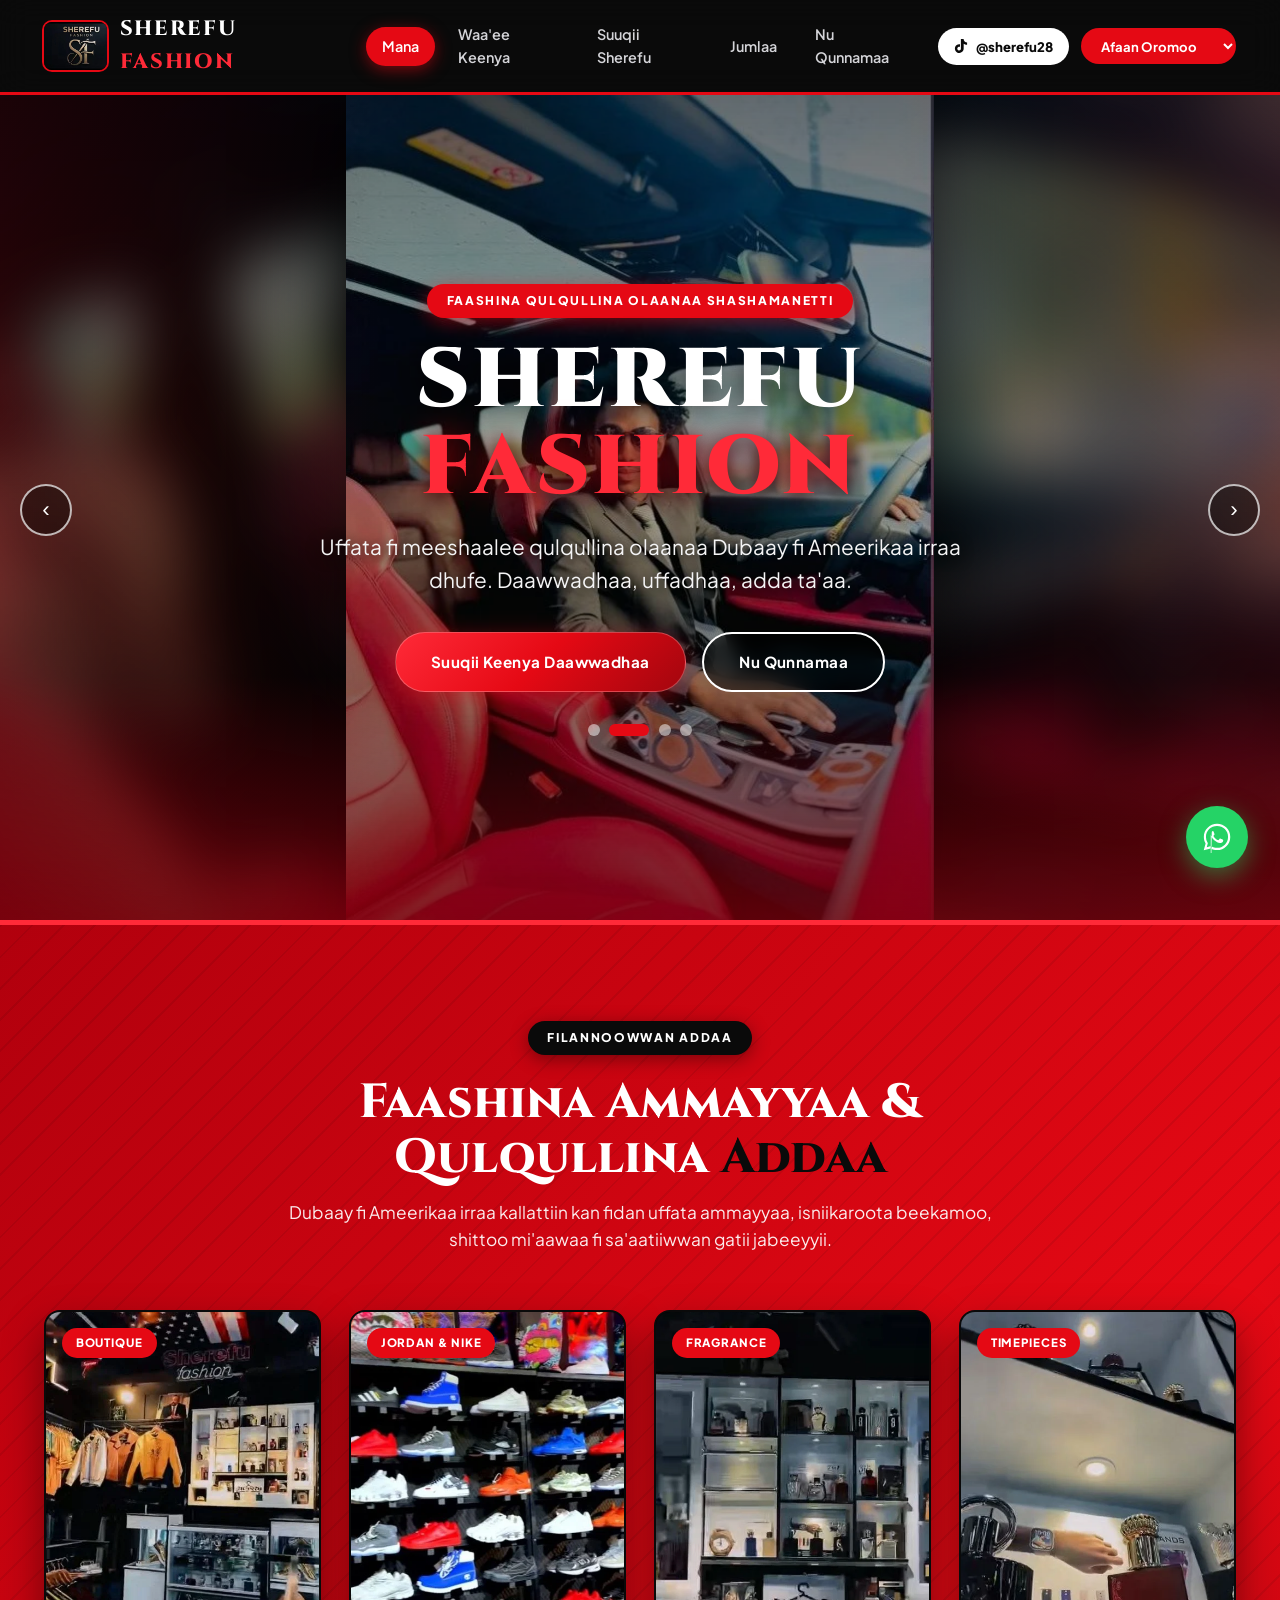
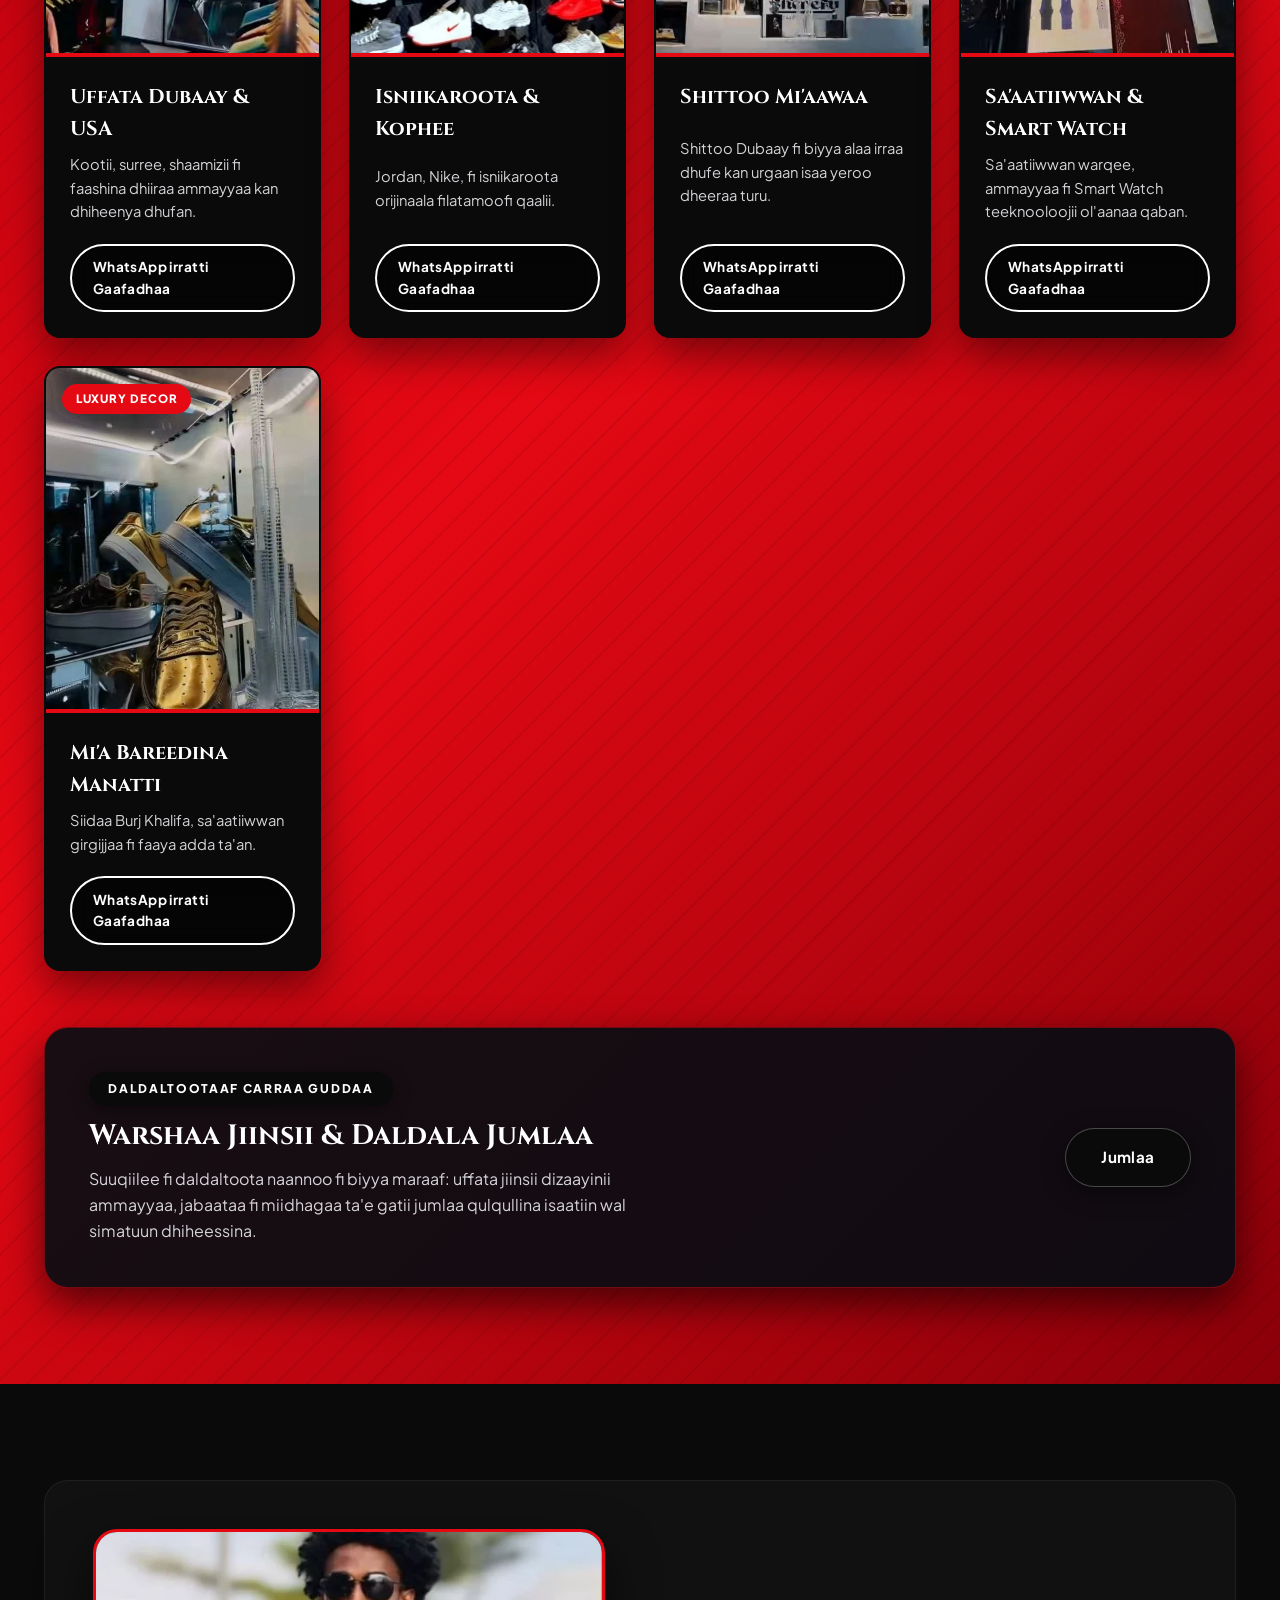
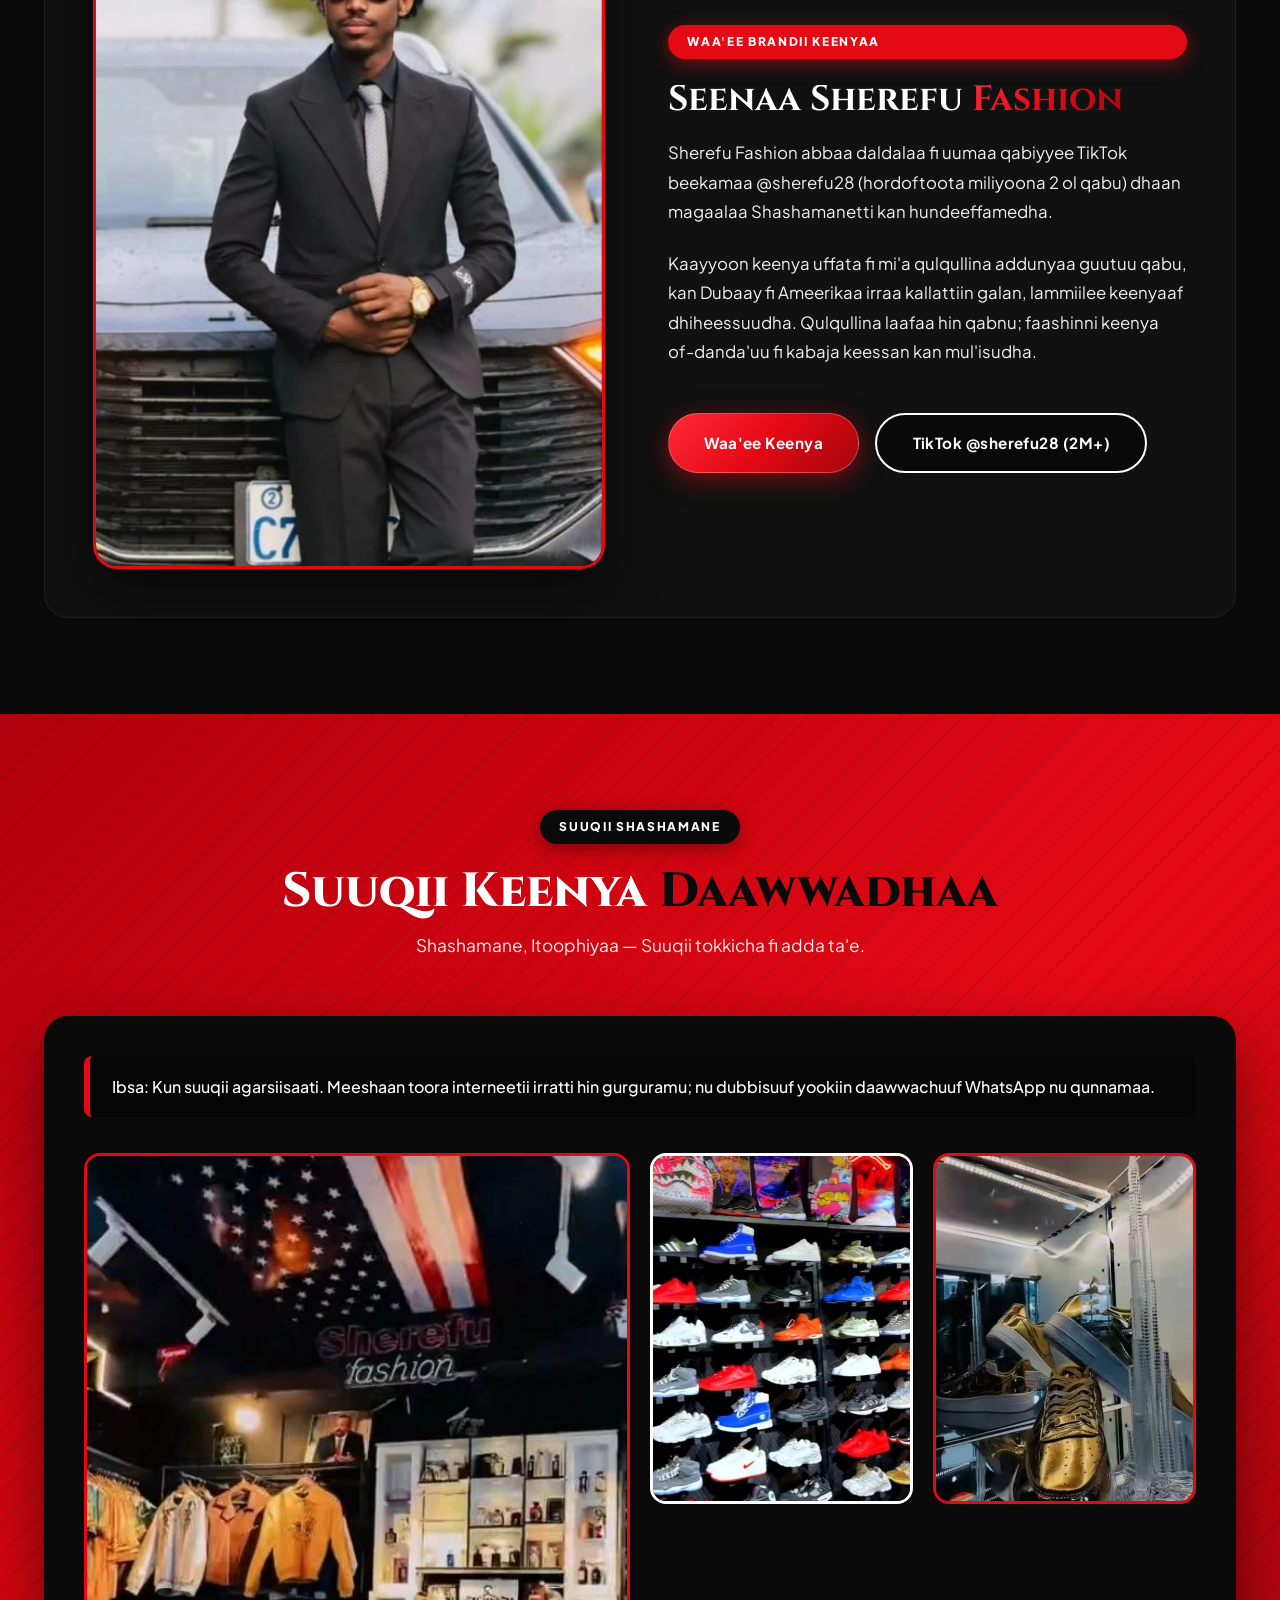
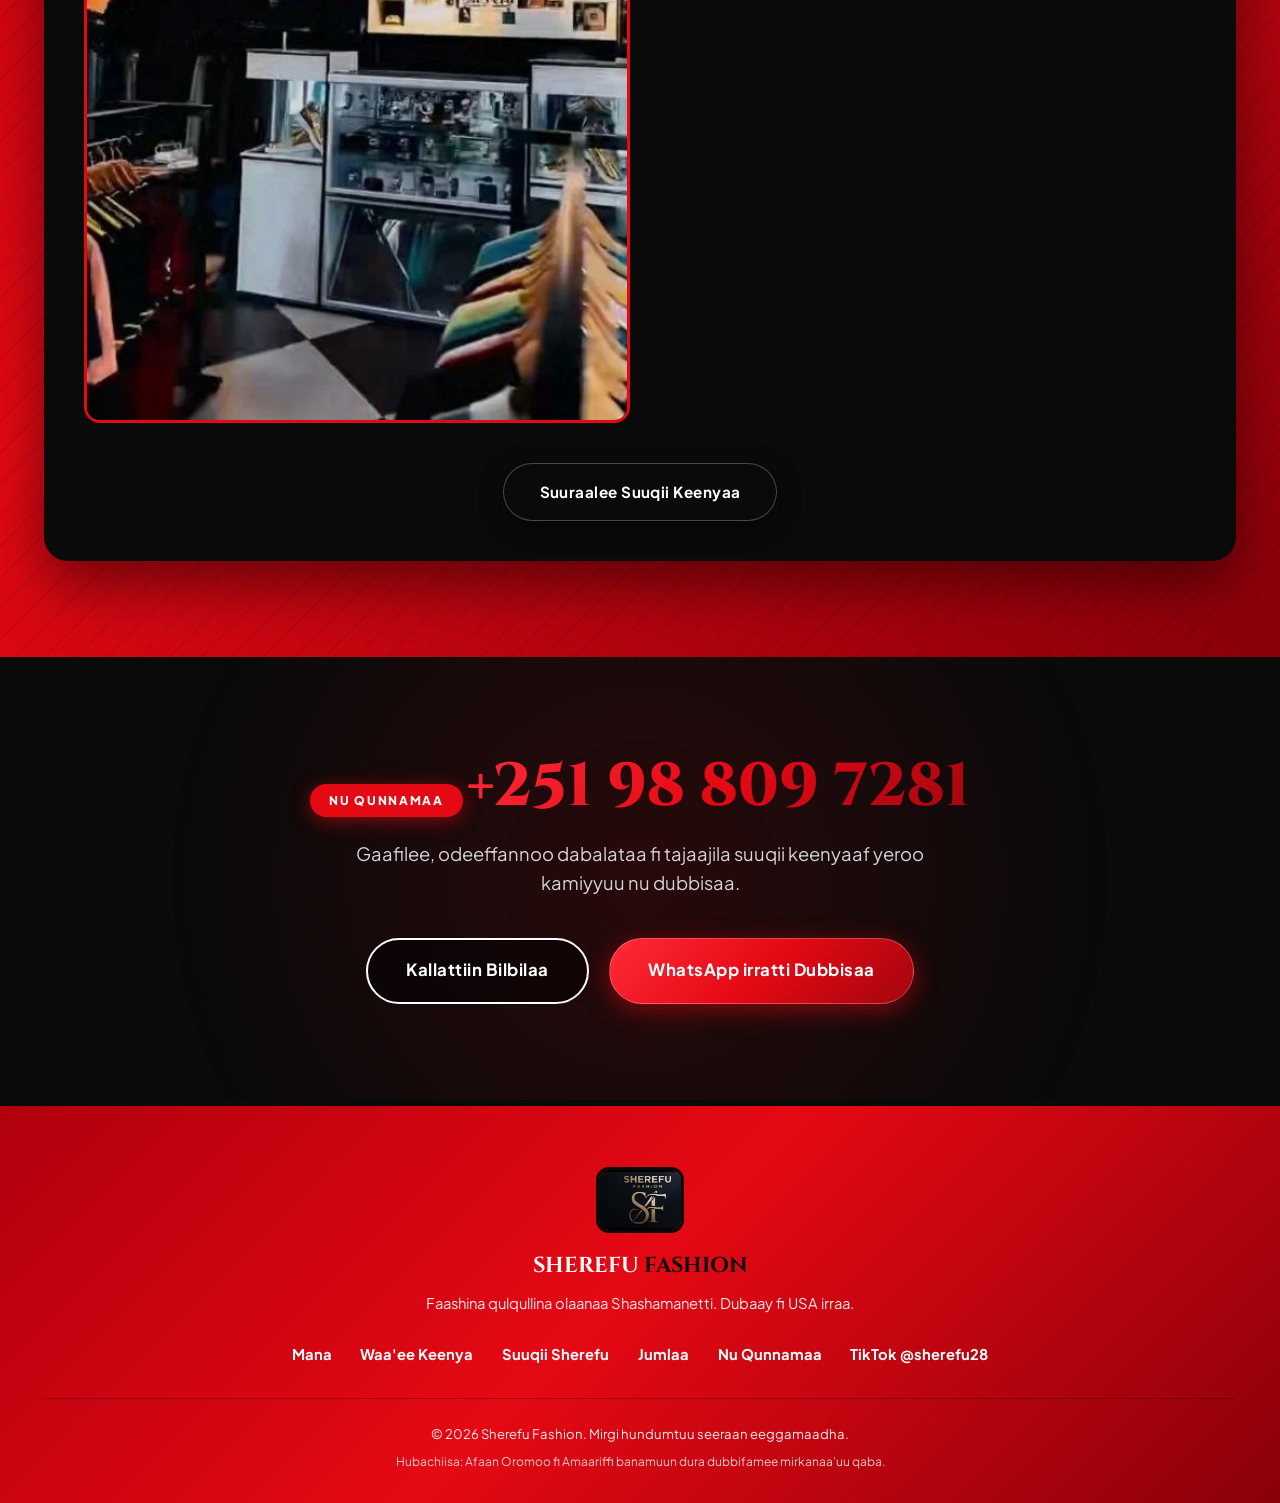
==== index.html @ 9b762860 "Initial commit: Sherefu Fashion luxury website with red and black aesthetic" ====
<!DOCTYPE html>
<html lang="om">
<head>
  <meta charset="UTF-8">
  <meta name="viewport" content="width=device-width, initial-scale=1.0">
  <title>Sherefu Fashion | Luxury Boutique & Wholesale Jeans | Shashemene, Ethiopia</title>
  
  <!-- SEO & Open Graph Meta Tags -->
  <meta name="description" content="Sherefu Fashion is Shashemene's premier luxury boutique founded by @sherefu28 (2M+ TikTok). Exclusive apparel imported from Dubai & America, sneakers, fragrances, watches, and wholesale denim manufacturing.">
  <meta name="keywords" content="Sherefu Fashion, sherefu28, Shashemene fashion, Abosto Mountain Mall, Ethiopian fashion, Dubai clothing Ethiopia, Jordan Nike sneakers Shashemene, jeans manufacturing wholesale Ethiopia">
  <meta property="og:title" content="Sherefu Fashion | Luxury Boutique & Wholesale Jeans">
  <meta property="og:description" content="Exclusive luxury fashion imported from Dubai & America. Shashemene, Abosto Mountain Mall. Founded by @sherefu28.">
  <meta property="og:image" content="assets/images/logo-sherefu-fashion.png">
  <meta property="og:type" content="website">

  <!-- Favicon -->
  <link rel="icon" type="image/png" href="assets/images/logo-sherefu-fashion.png">

  <!-- Google Fonts Preconnect & Stylesheet -->
  <link rel="preconnect" href="https://fonts.googleapis.com">
  <link rel="preconnect" href="https://fonts.gstatic.com" crossorigin>
  <link rel="stylesheet" href="css/styles.css">
</head>
<body id="top">

  <!-- Sticky Luxury Header -->
  <header class="header-sticky">
    <div class="container">
      <nav class="navbar" aria-label="Main Navigation">
        <!-- Logo -->
        <a href="index.html" class="brand-logo-wrap">
          <picture>
            <source srcset="assets/images/webp/logo-sherefu-fashion.webp" type="image/webp">
            <img src="assets/images/logo-sherefu-fashion.png" alt="Sherefu Fashion Logo" class="brand-logo-img" data-i18n-alt="logo">
          </picture>
          <span class="brand-name">SHEREFU <span>FASHION</span></span>
        </a>

        <!-- Navigation Links -->
        <ul class="nav-links">
          <li class="nav-item"><a href="index.html" class="active" data-i18n="nav.home">Mana</a></li>
          <li class="nav-item"><a href="about.html" data-i18n="nav.about">Waa'ee Keenya</a></li>
          <li class="nav-item"><a href="stores.html" data-i18n="nav.stores">Suuqii Sherefu</a></li>
          <li class="nav-item"><a href="wholesale.html" data-i18n="nav.wholesale">Jumlaa</a></li>
          <li class="nav-item"><a href="contact.html" data-i18n="nav.contact">Nu Qunnamaa</a></li>
        </ul>

        <!-- Header Actions: TikTok + Language Switcher -->
        <div class="header-actions">
          <!-- Prominent TikTok Profile Link -->
          <a href="https://www.tiktok.com/@sherefu28" target="_blank" rel="noopener noreferrer" class="btn-tiktok-pill" title="Follow @sherefu28 on TikTok">
            <svg class="tiktok-icon-svg" viewBox="0 0 24 24" width="14" height="14" fill="currentColor">
              <path d="M12.525.02c1.31-.02 2.61-.01 3.91-.02.08 1.53.63 3.09 1.75 4.17 1.12 1.11 2.7 1.62 4.24 1.79v4.03c-1.44-.05-2.89-.35-4.2-.97-.57-.26-1.1-.59-1.62-.93-.01 2.92.01 5.84-.02 8.75-.08 1.4-.54 2.79-1.35 3.94-1.31 1.92-3.58 3.17-5.91 3.21-1.43.08-2.86-.31-4.08-1.03-2.02-1.19-3.44-3.37-3.65-5.71-.02-.5-.03-1-.01-1.49.18-1.9 1.12-3.72 2.58-4.96 1.66-1.44 3.98-2.13 6.15-1.72.02 1.48-.04 2.96-.04 4.44-.99-.32-2.15-.23-3.02.37-.63.41-1.11 1.04-1.36 1.75-.21.51-.24 1.07-.14 1.61.24 1.18 1.19 2.16 2.36 2.37.99.18 2.05-.09 2.77-.77.53-.5.85-1.18.89-1.89.04-2.82.02-5.64.02-8.46V.02z"/>
            </svg>
            <span data-i18n="header.tiktokText">@sherefu28</span>
          </a>

          <!-- Language Selector -->
          <div class="lang-switcher-wrap">
            <select id="langSelect" class="lang-select" aria-label="Select Language">
              <option value="om">Afaan Oromoo</option>
              <option value="en">English</option>
              <option value="am">አማርኛ (Amharic)</option>
            </select>
          </div>

          <!-- Mobile Menu Trigger -->
          <button class="mobile-menu-btn" id="mobileMenuBtn" aria-label="Open Navigation Menu">
            <svg width="24" height="24" viewBox="0 0 24 24" fill="none" stroke="currentColor" stroke-width="2">
              <line x1="3" y1="12" x2="21" y2="12"></line>
              <line x1="3" y1="6" x2="21" y2="6"></line>
              <line x1="3" y1="18" x2="21" y2="18"></line>
            </svg>
          </button>
        </div>
      </nav>
    </div>
  </header>

  <!-- Mobile Drawer Menu -->
  <aside class="mobile-drawer" id="mobileDrawer" aria-label="Mobile Navigation">
    <div class="mobile-drawer-header">
      <div class="brand-logo-wrap">
        <img src="assets/images/logo-sherefu-fashion.png" alt="Sherefu Fashion" style="height: 38px;">
        <span class="brand-name">SHEREFU <span>FASHION</span></span>
      </div>
      <button class="mobile-drawer-close" id="mobileDrawerClose" aria-label="Close Menu">&times;</button>
    </div>

    <ul class="mobile-nav-list">
      <li><a href="index.html" data-i18n="nav.home">Mana</a></li>
      <li><a href="about.html" data-i18n="nav.about">Waa'ee Keenya</a></li>
      <li><a href="stores.html" data-i18n="nav.stores">Suuqii Sherefu</a></li>
      <li><a href="wholesale.html" data-i18n="nav.wholesale">Jumlaa</a></li>
      <li><a href="contact.html" data-i18n="nav.contact">Nu Qunnamaa</a></li>
    </ul>

    <div style="margin-top: auto; padding-top: 2rem;">
      <p style="color: var(--text-muted); font-size: 0.85rem; margin-bottom: 0.75rem;" data-i18n="header.langSelect">Afaan Filadhaa</p>
      <select id="mobileLangSelect" class="lang-select" style="width: 100%;">
        <option value="om">Afaan Oromoo</option>
        <option value="en">English</option>
        <option value="am">አማርኛ (Amharic)</option>
      </select>

      <div style="margin-top: 1.5rem; display: flex; flex-direction: column; gap: 0.75rem;">
        <a href="https://www.tiktok.com/@sherefu28" target="_blank" rel="noopener noreferrer" class="btn-white-secondary" style="width: 100%; justify-content: center;">
          TikTok: @sherefu28 (2M+)
        </a>
        <a href="https://wa.me/251988097281" target="_blank" class="btn-red-primary" style="width: 100%; justify-content: center;">
          WhatsApp (+251 98 809 7281)
        </a>
      </div>
    </div>
  </aside>

  <!-- 1. HERO SECTION WITH 4-SECOND BACKGROUND TRANSITION (ATMOSPHERIC TRANSPARENCY) -->
  <section id="hero" class="hero-section">
    <!-- 4 Slides cycling every 4 seconds -->
    <div class="hero-slideshow">
      <div class="hero-track">
        <div class="hero-slide">
          <div class="slide-bg"></div>
          <picture>
            <source srcset="assets/images/webp/owner-black-suit-car.webp" type="image/webp">
            <img class="slide-img" src="assets/images/owner-black-suit-car.png" alt="Sherefu Fashion founder in a black suit by his car" data-i18n-alt="ownerBlackSuitCar" fetchpriority="high">
          </picture>
        </div>
        <div class="hero-slide">
          <div class="slide-bg"></div>
          <picture>
            <source srcset="assets/images/webp/owner-in-car.webp" type="image/webp">
            <img class="slide-img" src="assets/images/owner-in-car.png" alt="Sherefu Fashion founder in a car with red leather seats" data-i18n-alt="ownerInCar" loading="lazy">
          </picture>
        </div>
        <div class="hero-slide">
          <div class="slide-bg"></div>
          <picture>
            <source srcset="assets/images/webp/owner-office-blue-suit-wide.webp" type="image/webp">
            <img class="slide-img" src="assets/images/owner-office-blue-suit-wide.png" alt="Sherefu Fashion founder in a blue suit in his office" data-i18n-alt="ownerOfficeBlueSuitWide" loading="lazy">
          </picture>
        </div>
        <div class="hero-slide">
          <div class="slide-bg"></div>
          <picture>
            <source srcset="assets/images/webp/owner-office-trophies-flag.webp" type="image/webp">
            <img class="slide-img" src="assets/images/owner-office-trophies-flag.png" alt="Sherefu Fashion founder beside trophies and the Ethiopian flag" data-i18n-alt="ownerOfficeTrophiesFlag" loading="lazy">
          </picture>
        </div>
      </div>
    </div>
    <button class="hero-arrow prev" aria-label="Previous slide">&#8249;</button>
    <button class="hero-arrow next" aria-label="Next slide">&#8250;</button>
    <div class="hero-progress"></div>

    <!-- Scrim overlay so photos are visible & atmospheric, while words on top are 100% sharp -->
    <div class="hero-scrim-overlay"></div>

    <div class="container hero-content">
      <div>
        <span class="badge-luxury" data-i18n="hero.badge">Faashina Qulqullina Olaanaa Shashamanetti</span>
      </div>
      
      <h1 class="hero-title" style="transition-delay: 0.15s;">
        <span class="two-tone" data-i18n="hero.title">SHEREFU FASHION</span>
      </h1>
      
      <p class="hero-subtitle" style="transition-delay: 0.3s;" data-i18n="hero.subtitle">
        Uffata fi meeshaalee qulqullina olaanaa Dubaay fi Ameerikaa irraa dhufe. Daawwadhaa, uffadhaa, adda ta'aa.
      </p>

      <div class="hero-actions" style="transition-delay: 0.45s;">
        <a href="stores.html" class="btn-red-primary" data-i18n="hero.btnVisit">
          Suuqii Keenya Daawwadhaa
        </a>
        <a href="contact.html" class="btn-white-secondary" data-i18n="hero.btnContact">
          Nu Qunnamaa
        </a>
      </div>

      <!-- 4 Indicators -->
      <div class="hero-indicators" style="transition-delay: 0.6s;">
        <button class="indicator-dot active" data-slide-index="0" aria-label="Slide 1"></button>
        <button class="indicator-dot" data-slide-index="1" aria-label="Slide 2"></button>
        <button class="indicator-dot" data-slide-index="2" aria-label="Slide 3"></button>
        <button class="indicator-dot" data-slide-index="3" aria-label="Slide 4"></button>
      </div>
    </div>
  </section>

  <!-- 2. CURATION & CATEGORIES PREVIEW WITH SCROLL POP TRANSITIONS -->
  <section class="section section-alt" id="categories">
    <div class="container">
      <div class="section-header reveal-on-scroll">
        <span class="badge-luxury" data-i18n="curation.tag">Filannoowwan Addaa</span>
        <h2 class="section-title"><span class="two-tone" data-i18n="curation.title">Faashina Ammayyaa & Qulqullina Addaa</span></h2>
        <p class="section-subtitle" data-i18n="curation.description">
          Dubaay fi Ameerikaa irraa kallattiin kan fidan uffata ammayyaa, isniikaroota beekamoo, shittoo mi'aawaa fi sa'aatiiwwan gatii jabeeyyii.
        </p>
      </div>

      <!-- Categories 5-Card Grid with Pop-out entrance -->
      <div class="curation-grid">
        <!-- 1. Clothes -->
        <article class="curation-card reveal-pop" style="transition-delay: 0.1s;">
          <div class="curation-img-wrap">
            <span class="curation-badge">Boutique</span>
            <picture>
              <source srcset="assets/images/webp/store-interior-overview.webp" type="image/webp">
              <img src="assets/images/store-interior-overview.png" alt="Sherefu Fashion Clothes Collection" class="curation-img" loading="lazy" data-i18n-alt="storeInteriorOverview">
            </picture>
          </div>
          <div class="curation-info">
            <h3 class="curation-name" data-i18n="categories.clothes.title">Uffata Dubaay & USA</h3>
            <p class="curation-desc" data-i18n="categories.clothes.desc">Kootii, surree, shaamizii fi faashina dhiiraa ammayyaa kan dhiheenya dhufan.</p>
            <a href="stores.html#clothes" class="btn-white-secondary" style="padding: 0.65rem 1.3rem; font-size: 0.85rem;" data-i18n="stores.btnWhatsapp">WhatsApp irratti Gaafadhaa</a>
          </div>
        </article>

        <!-- 2. Sneakers -->
        <article class="curation-card reveal-pop" style="transition-delay: 0.2s;">
          <div class="curation-img-wrap">
            <span class="curation-badge">Jordan & Nike</span>
            <picture>
              <source srcset="assets/images/webp/store-sneaker-wall.webp" type="image/webp">
              <img src="assets/images/store-sneaker-wall.png" alt="Jordan and Nike Sneakers Wall" class="curation-img" loading="lazy" data-i18n-alt="storeSneakerWall">
            </picture>
          </div>
          <div class="curation-info">
            <h3 class="curation-name" data-i18n="categories.sneakers.title">Isniikaroota & Kophee</h3>
            <p class="curation-desc" data-i18n="categories.sneakers.desc">Jordan, Nike, fi isniikaroota orijinaala filatamoofi qaalii.</p>
            <a href="stores.html#sneakers" class="btn-white-secondary" style="padding: 0.65rem 1.3rem; font-size: 0.85rem;" data-i18n="stores.btnWhatsapp">WhatsApp irratti Gaafadhaa</a>
          </div>
        </article>

        <!-- 3. Perfumes -->
        <article class="curation-card reveal-pop" style="transition-delay: 0.3s;">
          <div class="curation-img-wrap">
            <span class="curation-badge">Fragrance</span>
            <picture>
              <source srcset="assets/images/webp/store-perfume-shelf.webp" type="image/webp">
              <img src="assets/images/store-perfume-shelf.png" alt="Luxury Dubai Perfumes" class="curation-img" loading="lazy" data-i18n-alt="storePerfumeShelf">
            </picture>
          </div>
          <div class="curation-info">
            <h3 class="curation-name" data-i18n="categories.perfumes.title">Shittoo Mi'aawaa</h3>
            <p class="curation-desc" data-i18n="categories.perfumes.desc">Shittoo Dubaay fi biyya alaa irraa dhufe kan urgaan isaa yeroo dheeraa turu.</p>
            <a href="stores.html#perfumes" class="btn-white-secondary" style="padding: 0.65rem 1.3rem; font-size: 0.85rem;" data-i18n="stores.btnWhatsapp">WhatsApp irratti Gaafadhaa</a>
          </div>
        </article>

        <!-- 4. Watches & Smart Watches -->
        <article class="curation-card reveal-pop" style="transition-delay: 0.4s;">
          <div class="curation-img-wrap">
            <span class="curation-badge">Timepieces</span>
            <picture>
              <source srcset="assets/images/webp/store-perfume-display-2.webp" type="image/webp">
              <img src="assets/images/store-perfume-display-2.png" alt="Smart Watches and Luxury Timepieces" class="curation-img" loading="lazy" data-i18n-alt="storePerfumeDisplay2">
            </picture>
          </div>
          <div class="curation-info">
            <h3 class="curation-name" data-i18n="categories.watches.title">Sa'aatiiwwan & Smart Watch</h3>
            <p class="curation-desc" data-i18n="categories.watches.desc">Sa'aatiiwwan warqee, ammayyaa fi Smart Watch teeknooloojii ol'aanaa qaban.</p>
            <a href="stores.html#watches" class="btn-white-secondary" style="padding: 0.65rem 1.3rem; font-size: 0.85rem;" data-i18n="stores.btnWhatsapp">WhatsApp irratti Gaafadhaa</a>
          </div>
        </article>

        <!-- 5. Decor & Accents -->
        <article class="curation-card reveal-pop" style="transition-delay: 0.5s;">
          <div class="curation-img-wrap">
            <span class="curation-badge">Luxury Decor</span>
            <picture>
              <source srcset="assets/images/webp/store-gold-sneakers-tower.webp" type="image/webp">
              <img src="assets/images/store-gold-sneakers-tower.png" alt="Store Gold Sneaker and Glass Tower Decor" class="curation-img" loading="lazy" data-i18n-alt="storeGoldSneakersTower">
            </picture>
          </div>
          <div class="curation-info">
            <h3 class="curation-name" data-i18n="categories.decor.title">Mi'a Bareedina Manatti</h3>
            <p class="curation-desc" data-i18n="categories.decor.desc">Siidaa Burj Khalifa, sa'aatiiwwan girgijjaa fi faaya adda ta'an.</p>
            <a href="stores.html#decor" class="btn-white-secondary" style="padding: 0.65rem 1.3rem; font-size: 0.85rem;" data-i18n="stores.btnWhatsapp">WhatsApp irratti Gaafadhaa</a>
          </div>
        </article>
      </div>

      <!-- Wholesale Teaser Banner on Home with Red & White Theme -->
      <div class="reveal-on-scroll" style="background: linear-gradient(135deg, #180d12 0%, #100b12 100%); border: 1.5px solid var(--red-border); border-radius: var(--radius-lg); padding: 2.75rem; display: flex; align-items: center; justify-content: space-between; flex-wrap: wrap; gap: 1.75rem; box-shadow: 0 16px 40px rgba(0,0,0,0.6);">
        <div>
          <span class="badge-luxury" style="margin-bottom: 0.5rem;" data-i18n="wholesale.badge">Daldaltootaaf Carraa Guddaa</span>
          <h3 style="font-family: var(--font-serif); font-size: 1.75rem; color: #fff; margin-bottom: 0.5rem;" data-i18n="wholesale.title">Warshaa Jiinsii & Daldala Jumlaa</h3>
          <p style="color: var(--text-muted); max-width: 600px; line-height: 1.6;" data-i18n="wholesale.desc2">Suuqiilee fi daldaltoota naannoo fi biyya maraaf: uffata jiinsii dizaayinii ammayyaa, jabaataa fi miidhagaa ta'e gatii jumlaa qulqullina isaatiin wal simatuun dhiheessina.</p>
        </div>
        <a href="wholesale.html" class="btn-red-primary" data-i18n="nav.wholesale">Daldala Jumlaa</a>
      </div>
    </div>
  </section>

  <!-- 3. ABOUT US TEASER / PREVIEW SECTION -->
  <section class="section" id="about-teaser">
    <div class="container">
      <div class="story-row">
        <!-- Visual with Scroll Pop -->
        <div class="story-visual-wrap reveal-left">
          <picture>
            <source srcset="assets/images/webp/owner-black-suit-car.webp" type="image/webp">
            <img src="assets/images/owner-black-suit-car.png" alt="Sherefu Fashion Founder in Tailored Black Suit" data-i18n-alt="ownerBlackSuitCar">
          </picture>
        </div>

        <!-- Confident Brand Narrative -->
        <div class="story-content reveal-right">
          <span class="badge-luxury" data-i18n="about.tag">Waa'ee Brandii Keenyaa</span>
          <h2 class="story-heading">
            <span class="two-tone" data-i18n="about.title">Seenaa Sherefu Fashion</span>
          </h2>
          <p class="story-desc" data-i18n="about.p1">
            Sherefu Fashion abbaa daldalaa fi uumaa qabiyyee TikTok beekamaa @sherefu28 (hordoftoota miliyoona 2 ol qabu) dhaan magaalaa Shashamanetti kan hundeeffamedha.
          </p>
          <p class="story-desc" data-i18n="about.p2">
            Kaayyoon keenya uffata fi mi'a qulqullina addunyaa guutuu qabu, kan Dubaay fi Ameerikaa irraa kallattiin galan, lammiilee keenyaaf dhiheessuudha. Qulqullina laafaa hin qabnu; faashinni keenya of-danda'uu fi kabaja keessan kan mul'isudha.
          </p>

          <div style="margin-top: 1.5rem; display: flex; gap: 1rem; flex-wrap: wrap;">
            <a href="about.html" class="btn-red-primary" data-i18n="nav.about">
              Waa'ee Keenya Caalaatti Dubbisaa &rarr;
            </a>
            <a href="https://www.tiktok.com/@sherefu28" target="_blank" rel="noopener noreferrer" class="btn-white-secondary">
              TikTok @sherefu28 (2M+)
            </a>
          </div>
        </div>
      </div>
    </div>
  </section>

  <!-- 4. STORE SHOWCASE TEASER -->
  <section class="section section-alt" id="stores-teaser">
    <div class="container">
      <div class="section-header reveal-on-scroll">
        <span class="badge-luxury" data-i18n="stores.tag">Suuqii Shashamane</span>
        <h2 class="section-title"><span class="two-tone" data-i18n="stores.title">Suuqii Keenya Daawwadhaa</span></h2>
        <p class="section-subtitle" data-i18n="stores.locationDesc">
          Shashamane, Itoophiyaa — Suuqii tokkicha fi adda ta'e.
        </p>
      </div>

      <div class="store-showcase-box reveal-pop">
        <div class="store-notice-bar">
          <p data-i18n="stores.noteNotice">
            Ibsa: Kun suuqii agarsiisaati. Meeshaan toora interneetii irratti hin gurguramu; nu dubbisuuf yookiin daawwachuuf WhatsApp nu qunnamaa.
          </p>
        </div>

        <div class="store-gallery-masonry">
          <div class="gallery-item span-2">
            <picture>
              <source srcset="assets/images/webp/store-interior-overview.webp" type="image/webp">
              <img src="assets/images/store-interior-overview.png" alt="Sherefu Fashion Store Interior Overview" loading="lazy" data-i18n-alt="storeInteriorOverview">
            </picture>
          </div>
          <div class="gallery-item">
            <picture>
              <source srcset="assets/images/webp/store-sneaker-wall.webp" type="image/webp">
              <img src="assets/images/store-sneaker-wall.png" alt="Jordan & Nike Sneaker Wall" loading="lazy" data-i18n-alt="storeSneakerWall">
            </picture>
          </div>
          <div class="gallery-item">
            <picture>
              <source srcset="assets/images/webp/store-gold-sneakers-tower.webp" type="image/webp">
              <img src="assets/images/store-gold-sneakers-tower.png" alt="Gold Sneakers and Glass Tower" loading="lazy" data-i18n-alt="storeGoldSneakersTower">
            </picture>
          </div>
        </div>

        <div style="text-align: center; margin-top: 1.5rem;">
          <a href="stores.html" class="btn-red-primary" data-i18n="stores.galleryTitle">
            Suuraalee Suuqii Hunda Ilaalaa &rarr;
          </a>
        </div>
      </div>
    </div>
  </section>

  <!-- 5. CLOSING CALL-TO-ACTION (PHONE & WHATSAPP) -->
  <section class="section" style="text-align: center; background: radial-gradient(circle at center, rgba(229,9,20,0.14) 0%, transparent 70%);">
    <div class="container reveal-pop">
      <span class="badge-luxury" data-i18n="contact.tag">Nu Qunnamaa</span>
      <h2 class="section-title red-text" style="font-size: clamp(2.4rem, 5.5vw, 3.8rem); margin-bottom: 1rem;">
        +251 98 809 7281
      </h2>
      <p style="color: var(--text-muted); max-width: 620px; margin: 0 auto 2.5rem; font-size: 1.15rem;" data-i18n="contact.subtitle">
        Gaafilee, odeeffannoo dabalataa fi tajaajila suuqii keenyaaf yeroo kamiyyuu nu dubbisaa.
      </p>

      <div style="display: flex; justify-content: center; gap: 1.25rem; flex-wrap: wrap;">
        <a href="tel:+251988097281" class="btn-white-secondary" style="padding: 1.1rem 2.4rem; font-size: 1.05rem;" data-i18n="contact.btnCallDirect">
          Kallattiin Bilbilaa
        </a>
        <a href="https://wa.me/251988097281" target="_blank" class="btn-red-primary" style="padding: 1.1rem 2.4rem; font-size: 1.05rem;" data-i18n="contact.btnWhatsappDirect">
          WhatsApp irratti Dubbisaa
        </a>
      </div>
    </div>
  </section>

  <!-- Floating WhatsApp Button -->
  <a href="https://wa.me/251988097281" target="_blank" class="whatsapp-float-btn" title="Chat with Sherefu Fashion on WhatsApp" aria-label="WhatsApp Chat">
    <svg width="32" height="32" viewBox="0 0 24 24" fill="currentColor">
      <path d="M12.04 2c-5.46 0-9.91 4.45-9.91 9.91 0 1.75.46 3.45 1.32 4.95L2.05 22l5.25-1.38c1.45.79 3.08 1.21 4.74 1.21 5.46 0 9.91-4.45 9.91-9.91 0-2.65-1.03-5.14-2.9-7.01A9.816 9.816 0 0 0 12.04 2zm.01 1.67c2.2 0 4.26.86 5.82 2.41 1.56 1.56 2.41 3.63 2.41 5.83s-.85 4.27-2.41 5.83c-1.56 1.55-3.63 2.41-5.82 2.41-1.5 0-2.97-.39-4.27-1.14l-.3-.18-3.17.83.85-3.09-.2-.31a8.17 8.17 0 0 1-1.25-4.35c0-2.2.86-4.27 2.41-5.83 1.56-1.55 3.63-2.41 5.83-2.41zm-3.32 4.14c-.18 0-.4.07-.61.31-.21.24-.8 78-.8 1.91 0 1.13.82 2.22.94 2.37.11.16 1.62 2.47 3.92 3.46.55.24.97.38 1.31.49.55.17 1.05.15 1.45.09.44-.07 1.36-.56 1.55-1.1.19-.55.19-1.02.13-1.12-.06-.09-.21-.15-.45-.27-.24-.12-1.42-.7-1.64-.78-.22-.08-.38-.12-.54.12-.16.24-.62.78-.76.94-.14.16-.28.18-.52.06-.24-.12-1.02-.38-1.95-1.21-.72-.64-1.21-1.44-1.35-1.68-.14-.24-.01-.37.11-.49.11-.11.24-.28.36-.42.12-.14.16-.24.24-.4.08-.16.04-.3-.02-.42-.06-.12-.54-1.3-.74-1.78-.2-.47-.4-.41-.55-.42-.14-.01-.31-.01-.48-.01z"/>
    </svg>
  </a>

  <!-- Footer -->
  <footer class="footer">
    <div class="container">
      <img src="assets/images/logo-sherefu-fashion.png" alt="Sherefu Fashion Monogram" class="footer-logo">
      <h4 style="font-family: var(--font-serif); font-size: 1.35rem; color: #fff; margin-bottom: 0.5rem;">SHEREFU <span style="color: var(--red-bright);">FASHION</span></h4>
      <p style="color: var(--text-muted); font-size: 0.92rem;" data-i18n="footer.tagline">
        Faashina qulqullina olaanaa Shashamanetti. Dubaay fi USA irraa.
      </p>

      <ul class="footer-nav">
        <li><a href="index.html" data-i18n="nav.home">Mana</a></li>
        <li><a href="about.html" data-i18n="nav.about">Waa'ee Keenya</a></li>
        <li><a href="stores.html" data-i18n="nav.stores">Suuqii Sherefu</a></li>
        <li><a href="wholesale.html" data-i18n="nav.wholesale">Jumlaa</a></li>
        <li><a href="contact.html" data-i18n="nav.contact">Nu Qunnamaa</a></li>
        <li><a href="https://www.tiktok.com/@sherefu28" target="_blank" rel="noopener noreferrer">TikTok @sherefu28</a></li>
      </ul>

      <div class="footer-bottom">
        <p>&copy; 2026 Sherefu Fashion. <span data-i18n="footer.rights">Mirgi hundumtuu seeraan eeggamaadha.</span></p>
        <p class="footer-notice" data-i18n="footer.ownerNote">
          Hubachiisa: Afaan Oromoo fi Amaariffi banamuun dura dubbifamee mirkanaa'uu qaba.
        </p>
      </div>
    </div>
  </footer>

  <!-- Scripts -->
  <script src="js/translations.js"></script>
  <script src="js/script.js"></script>
</body>
</html>
---- css/styles.css ----
/* ==========================================================================
   SHEREFU FASHION — RED & BLACK (50 / 50) LUXURY STYLESHEET
   ========================================================================== */

@import url('https://fonts.googleapis.com/css2?family=Cinzel:wght@600;700;800;900&family=Noto+Sans+Ethiopic:wght@400;500;600;700;800&family=Plus+Jakarta+Sans:wght@300;400;500;600;700;800&display=swap');

:root {
  /* Black */
  --black: #0a0a0a;
  --black-2: #111111;
  --black-card: #161616;
  --black-glass: rgba(10, 10, 10, 0.9);

  /* Red */
  --red: #e50914;
  --red-bright: #ff2a38;
  --red-dark: #9e0610;
  --red-deep: #6e0009;
  --red-gradient: linear-gradient(135deg, #ff2a38 0%, #e50914 50%, #a3060e 100%);
  --red-section: linear-gradient(135deg, #b1000d 0%, #e50914 48%, #8a0009 100%);
  --red-border: rgba(229, 9, 20, 0.45);
  --red-glow: rgba(229, 9, 20, 0.5);

  /* White */
  --white: #ffffff;
  --text-muted: #d4d4d8;
  --text-dim: #a1a1aa;
  --white-border: rgba(255, 255, 255, 0.18);

  --font-serif: 'Cinzel', serif;
  --font-sans: 'Plus Jakarta Sans', system-ui, -apple-system, sans-serif;
  --font-ethiopic: 'Noto Sans Ethiopic', 'Plus Jakarta Sans', sans-serif;

  --ease-out: cubic-bezier(0.16, 1, 0.3, 1);
  --ease-spring: cubic-bezier(0.34, 1.56, 0.64, 1);

  --radius-sm: 8px;
  --radius-md: 16px;
  --radius-lg: 24px;
  --radius-full: 9999px;
}

*, *::before, *::after { box-sizing: border-box; margin: 0; padding: 0; }

html {
  scroll-behavior: smooth;
  background: var(--black);
  -webkit-font-smoothing: antialiased;
}

body {
  font-family: var(--font-sans);
  background: var(--black);
  color: var(--white);
  line-height: 1.6;
  overflow-x: hidden;
  min-height: 100vh;
}

body.lang-am { font-family: var(--font-ethiopic); }
body.lang-am h1, body.lang-am h2, body.lang-am h3, body.lang-am h4,
body.lang-am .serif-title {
  font-family: var(--font-ethiopic);
  font-weight: 700;
  letter-spacing: normal;
}

img { display: block; max-width: 100%; }

:focus-visible { outline: 3px solid var(--white); outline-offset: 3px; }

::-webkit-scrollbar { width: 10px; }
::-webkit-scrollbar-track { background: var(--black); }
::-webkit-scrollbar-thumb { background: var(--red); border-radius: 5px; }

/* Scroll progress bar */
.scroll-progress {
  position: fixed;
  top: 0; left: 0;
  height: 4px;
  width: 0;
  background: var(--red-gradient);
  box-shadow: 0 0 12px var(--red-glow);
  z-index: 300;
}

.container { width: 100%; max-width: 1240px; margin: 0 auto; padding: 0 1.5rem; }

/* Text helpers */
.red-text {
  background: var(--red-gradient);
  -webkit-background-clip: text;
  background-clip: text;
  -webkit-text-fill-color: transparent;
  display: inline-block;
}
.white-text { color: var(--white); }

.badge-luxury {
  display: inline-flex;
  align-items: center;
  gap: 0.5rem;
  padding: 0.45rem 1.2rem;
  font-size: 0.75rem;
  font-weight: 800;
  letter-spacing: 0.14em;
  text-transform: uppercase;
  color: var(--white);
  background: var(--red);
  border-radius: var(--radius-full);
  margin-bottom: 1.25rem;
  box-shadow: 0 4px 18px var(--red-glow);
}

/* Buttons */
.btn-red-primary,
.btn-white-secondary {
  display: inline-flex;
  align-items: center;
  justify-content: center;
  gap: 0.6rem;
  padding: 1rem 2.2rem;
  font-weight: 700;
  font-size: 0.95rem;
  text-decoration: none;
  border-radius: var(--radius-full);
  letter-spacing: 0.03em;
  cursor: pointer;
  position: relative;
  overflow: hidden;
  transition: transform 0.3s var(--ease-out), box-shadow 0.3s var(--ease-out), background 0.3s, color 0.3s;
}

.btn-red-primary {
  background: var(--red-gradient);
  color: var(--white);
  border: 1px solid rgba(255, 255, 255, 0.25);
  box-shadow: 0 6px 24px var(--red-glow);
}
.btn-red-primary::after {
  content: '';
  position: absolute;
  top: 0; left: -120%;
  width: 100%; height: 100%;
  background: linear-gradient(90deg, transparent, rgba(255,255,255,0.35), transparent);
  transition: left 0.7s ease;
}
.btn-red-primary:hover { transform: translateY(-3px) scale(1.03); box-shadow: 0 10px 34px rgba(229,9,20,0.7); }
.btn-red-primary:hover::after { left: 120%; }

.btn-white-secondary {
  background: rgba(0, 0, 0, 0.45);
  backdrop-filter: blur(10px);
  color: var(--white);
  border: 2px solid var(--white);
}
.btn-white-secondary:hover {
  background: var(--white);
  color: var(--black);
  transform: translateY(-3px) scale(1.03);
}

/* ==========================================================================
   HEADER
   ========================================================================== */
.header-sticky {
  position: sticky;
  top: 0;
  z-index: 100;
  background: var(--black-glass);
  backdrop-filter: blur(16px);
  -webkit-backdrop-filter: blur(16px);
  border-bottom: 3px solid var(--red);
}

.navbar {
  display: flex;
  align-items: center;
  justify-content: space-between;
  padding: 0.8rem 0;
  gap: 1rem;
}

.brand-logo-wrap { display: flex; align-items: center; gap: 0.8rem; text-decoration: none; }
.brand-logo-img { height: 48px; width: auto; border-radius: 8px; box-shadow: 0 0 0 2px var(--red); }
.brand-name {
  font-family: var(--font-serif);
  font-size: 1.3rem;
  font-weight: 800;
  letter-spacing: 0.08em;
  color: var(--white);
}
.brand-name span { color: var(--red-bright); }

.nav-links { display: flex; align-items: center; list-style: none; gap: 0.4rem; }
.nav-item a {
  display: block;
  text-decoration: none;
  color: var(--text-muted);
  font-size: 0.9rem;
  font-weight: 600;
  padding: 0.5rem 1rem;
  border-radius: var(--radius-full);
  transition: background 0.25s, color 0.25s;
}
.nav-item a:hover { color: var(--white); background: rgba(229, 9, 20, 0.25); }
.nav-item a.active { color: var(--white); background: var(--red); box-shadow: 0 4px 16px var(--red-glow); }

.header-actions { display: flex; align-items: center; gap: 0.75rem; }

.btn-tiktok-pill {
  display: inline-flex;
  align-items: center;
  gap: 0.5rem;
  padding: 0.5rem 1rem;
  background: var(--white);
  color: var(--black);
  border-radius: var(--radius-full);
  text-decoration: none;
  font-size: 0.82rem;
  font-weight: 800;
  transition: transform 0.25s, box-shadow 0.25s;
}
.btn-tiktok-pill:hover { transform: translateY(-2px); box-shadow: 0 0 20px rgba(255,255,255,0.45); }
.tiktok-icon-svg { width: 14px; height: 14px; fill: currentColor; }

.lang-select {
  background: var(--red);
  color: var(--white);
  border: none;
  padding: 0.55rem 1rem;
  border-radius: var(--radius-full);
  font-size: 0.82rem;
  font-weight: 700;
  cursor: pointer;
  font-family: inherit;
}
.lang-select option { background: var(--black); color: var(--white); }

.mobile-menu-btn {
  display: none;
  background: var(--red);
  border: none;
  color: var(--white);
  padding: 0.5rem;
  border-radius: var(--radius-sm);
  cursor: pointer;
}

/* Mobile drawer */
.mobile-drawer {
  position: fixed;
  inset: 0;
  background: linear-gradient(160deg, var(--black) 0%, var(--black) 50%, var(--red-deep) 100%);
  z-index: 200;
  display: flex;
  flex-direction: column;
  padding: 2rem;
  transform: translateX(100%);
  transition: transform 0.45s var(--ease-out);
}
.mobile-drawer.open { transform: translateX(0); }
.mobile-drawer-header { display: flex; justify-content: space-between; align-items: center; margin-bottom: 2.5rem; }
.mobile-drawer-close { background: var(--red); border: none; color: #fff; width: 44px; height: 44px; border-radius: 50%; font-size: 1.8rem; cursor: pointer; }
.mobile-nav-list { list-style: none; display: flex; flex-direction: column; gap: 1.4rem; font-family: var(--font-serif); font-size: 1.4rem; }
.mobile-nav-list a { color: #fff; text-decoration: none; }
.mobile-nav-list a.active { color: var(--red-bright); }
.mobile-drawer.open .mobile-nav-list li { animation: drawerIn 0.5s var(--ease-out) both; }
.mobile-drawer.open .mobile-nav-list li:nth-child(2) { animation-delay: 0.06s; }
.mobile-drawer.open .mobile-nav-list li:nth-child(3) { animation-delay: 0.12s; }
.mobile-drawer.open .mobile-nav-list li:nth-child(4) { animation-delay: 0.18s; }
.mobile-drawer.open .mobile-nav-list li:nth-child(5) { animation-delay: 0.24s; }
@keyframes drawerIn { from { opacity: 0; transform: translateX(60px); } to { opacity: 1; transform: none; } }

/* ==========================================================================
   HERO — HORIZONTAL AUTO SLIDER (moves by itself every 4 seconds)
   ========================================================================== */
.hero-section {
  position: relative;
  height: calc(100vh - 70px);
  min-height: 560px;
  max-height: 900px;
  display: flex;
  align-items: center;
  justify-content: center;
  overflow: hidden;
  text-align: center;
  background: var(--black);
}

.hero-slideshow { position: absolute; inset: 0; overflow: hidden; z-index: 1; }

.hero-track {
  display: flex;
  height: 100%;
  will-change: transform;
  transition: transform 1s cubic-bezier(0.77, 0, 0.175, 1);
}
.hero-track.no-anim { transition: none; }

.hero-slide {
  position: relative;
  flex: 0 0 100%;
  height: 100%;
  overflow: hidden;
}

/* Blurred fill so portrait photos fill wide screens without looking stretched */
.slide-bg {
  position: absolute;
  inset: -40px;
  background-size: cover;
  background-position: center;
  filter: blur(26px) brightness(0.7);
  transform: scale(1.1);
}

.slide-img {
  position: relative;
  height: 100%;
  width: 100%;
  object-fit: cover;
  object-position: center 22%;
  transform: scale(1.08);
  transition: transform 5s ease-out;
}
.hero-slide.is-active .slide-img { transform: scale(1); }

@media (min-width: 900px) {
  .slide-img {
    width: auto;
    margin: 0 auto;
    object-fit: contain;
    box-shadow: 0 0 80px rgba(0, 0, 0, 0.8);
  }
}

/* Overlay keeps the photo clearly visible (like the reference), text stays readable */
.hero-scrim-overlay {
  position: absolute;
  inset: 0;
  z-index: 2;
  pointer-events: none;
  background:
    linear-gradient(180deg, rgba(0,0,0,0.55) 0%, rgba(0,0,0,0.3) 40%, rgba(0,0,0,0.45) 70%, rgba(110,0,9,0.85) 100%),
    linear-gradient(90deg, rgba(229,9,20,0.25) 0%, transparent 30%, transparent 70%, rgba(229,9,20,0.25) 100%);
}

.hero-content { position: relative; z-index: 3; max-width: 920px; margin: 0 auto; padding: 0 1.25rem; }

.hero-title {
  font-family: var(--font-serif);
  font-size: clamp(2.6rem, 7vw, 5.2rem);
  font-weight: 900;
  letter-spacing: 0.04em;
  line-height: 1.05;
  margin-bottom: 1.1rem;
  text-shadow: 0 4px 30px rgba(0, 0, 0, 0.9);
}
.hero-title .red-text {
  background: none;
  -webkit-text-fill-color: var(--red-bright);
  color: var(--red-bright);
  text-shadow: 0 0 30px rgba(229, 9, 20, 0.6), 0 4px 20px rgba(0,0,0,0.9);
}

.hero-subtitle {
  font-size: clamp(1rem, 2.1vw, 1.3rem);
  max-width: 700px;
  margin: 0 auto 2.2rem;
  color: #f4f4f5;
  text-shadow: 0 2px 14px rgba(0, 0, 0, 0.95);
}

.hero-actions { display: flex; justify-content: center; flex-wrap: wrap; gap: 1rem; margin-bottom: 2rem; }

.hero-indicators { display: flex; justify-content: center; gap: 0.6rem; }
.indicator-dot {
  width: 12px;
  height: 12px;
  border-radius: var(--radius-full);
  background: rgba(255, 255, 255, 0.5);
  border: none;
  cursor: pointer;
  transition: width 0.4s var(--ease-out), background 0.3s;
}
.indicator-dot.active { width: 40px; background: var(--red); box-shadow: 0 0 12px var(--red-glow); }

.hero-arrow {
  position: absolute;
  top: 50%;
  z-index: 4;
  transform: translateY(-50%);
  width: 52px;
  height: 52px;
  border-radius: 50%;
  border: 2px solid rgba(255,255,255,0.7);
  background: rgba(0,0,0,0.4);
  color: #fff;
  font-size: 1.4rem;
  cursor: pointer;
  transition: background 0.25s, transform 0.25s;
}
.hero-arrow:hover { background: var(--red); border-color: var(--red); }
.hero-arrow.prev { left: 1.25rem; }
.hero-arrow.next { right: 1.25rem; }

.hero-progress {
  position: absolute;
  bottom: 0; left: 0;
  height: 5px;
  background: var(--red-bright);
  z-index: 4;
  width: 0;
}
.hero-progress.run { width: 100%; transition: width 4s linear; }

/* Hero text entrance on each slide change */
.hero-content.text-swap > * { animation: heroText 0.9s var(--ease-out) both; }
.hero-content.text-swap > *:nth-child(2) { animation-delay: 0.08s; }
.hero-content.text-swap > *:nth-child(3) { animation-delay: 0.16s; }
.hero-content.text-swap > *:nth-child(4) { animation-delay: 0.24s; }
@keyframes heroText { from { opacity: 0; transform: translateY(24px); } to { opacity: 1; transform: none; } }

/* ==========================================================================
   SCROLL TRANSITIONS — elements fly in from the LEFT / RIGHT
   ========================================================================== */
.reveal-left, .reveal-right, .reveal-pop, .reveal-on-scroll, .reveal-zoom {
  opacity: 0;
  transition: opacity 0.9s var(--ease-out), transform 1.1s var(--ease-out), filter 0.9s var(--ease-out);
  will-change: opacity, transform;
}
.reveal-left  { transform: translateX(-160px) rotate(-3deg); filter: blur(6px); }
.reveal-right { transform: translateX(160px) rotate(3deg);  filter: blur(6px); }
.reveal-pop   { transform: scale(0.8) translateY(40px); transition-timing-function: var(--ease-spring); }
.reveal-on-scroll { transform: translateY(60px); }
.reveal-zoom  { transform: scale(1.25); filter: blur(10px); }

.revealed {
  opacity: 1 !important;
  transform: none !important;
  filter: none !important;
}

/* Red curtain wipe that slides off images when they appear */
.wipe { position: relative; overflow: hidden; }
.wipe::before {
  content: '';
  position: absolute;
  inset: 0;
  background: var(--red-gradient);
  z-index: 3;
  transform: scaleX(1);
  transform-origin: right;
  transition: transform 1s cubic-bezier(0.77, 0, 0.175, 1) 0.25s;
  pointer-events: none;
}
.wipe.wipe-from-left::before { transform-origin: left; }
.wipe.revealed::before { transform: scaleX(0); }

/* ==========================================================================
   SECTIONS — alternate BLACK and RED (50 / 50)
   ========================================================================== */
.section { padding: 6rem 0; position: relative; overflow: hidden; }

/* RED SECTIONS */
.section-alt, .section-red, .page-banner {
  background: var(--red-section);
  color: var(--white);
}
.section-alt::before, .section-red::before, .page-banner::before {
  content: '';
  position: absolute;
  inset: 0;
  background-image: repeating-linear-gradient(135deg, rgba(0,0,0,0.07) 0 2px, transparent 2px 22px);
  pointer-events: none;
}
.section-alt > *, .section-red > *, .page-banner > * { position: relative; }

.section-alt .red-text, .section-red .red-text, .page-banner .red-text,
.story-row:nth-child(even) .red-text, .contact-card:first-child .red-text {
  background: none;
  -webkit-text-fill-color: var(--black);
  color: var(--black);
}
.section-alt .badge-luxury, .section-red .badge-luxury, .page-banner .badge-luxury,
.story-row:nth-child(even) .badge-luxury {
  background: var(--black);
  box-shadow: 0 4px 18px rgba(0,0,0,0.4);
}
.section-alt .btn-red-primary, .section-red .btn-red-primary,
.story-row:nth-child(even) .btn-red-primary, .contact-card:first-child .btn-red-primary {
  background: var(--black);
  box-shadow: 0 6px 24px rgba(0,0,0,0.45);
}
.section-alt .section-subtitle, .section-red .section-subtitle { color: rgba(255,255,255,0.92); }

.page-banner {
  position: relative;
  padding: 5rem 0 4rem;
  text-align: center;
  overflow: hidden;
  border-bottom: 6px solid var(--black);
}
.page-banner h1 { font-family: var(--font-serif); font-size: clamp(2.5rem, 5.5vw, 4.2rem); margin-bottom: 1rem; line-height: 1.1; }
.page-banner p { color: rgba(255,255,255,0.95) !important; max-width: 700px; margin: 0 auto; font-size: 1.12rem; }
.two-tone { color: var(--white); }

.section-header { text-align: center; max-width: 760px; margin: 0 auto 3.5rem; }
.section-title {
  font-family: var(--font-serif);
  font-size: clamp(2.1rem, 4.5vw, 3rem);
  font-weight: 800;
  margin-bottom: 0.85rem;
  line-height: 1.15;
}
.section-subtitle { color: var(--text-muted); font-size: 1.08rem; }

/* ==========================================================================
   CATEGORY CARDS
   ========================================================================== */
.curation-grid {
  display: grid;
  grid-template-columns: repeat(auto-fit, minmax(260px, 1fr));
  gap: 1.75rem;
  margin-bottom: 3.5rem;
}

.curation-card {
  background: var(--black);
  border: 2px solid var(--black);
  border-radius: var(--radius-md);
  overflow: hidden;
  display: flex;
  flex-direction: column;
  box-shadow: 0 18px 40px rgba(0, 0, 0, 0.45);
}
.curation-card.revealed { transition: transform 0.45s var(--ease-out), box-shadow 0.45s, border-color 0.3s, opacity 0.9s; }
.curation-card.revealed:hover { transform: translateY(-10px) !important; border-color: var(--white); box-shadow: 0 26px 50px rgba(0,0,0,0.6); }

.curation-img-wrap { position: relative; aspect-ratio: 4/5; overflow: hidden; background: #000; }
.curation-img { width: 100%; height: 100%; object-fit: cover; transition: transform 0.8s var(--ease-out); }
.curation-card:hover .curation-img { transform: scale(1.1); }

.curation-badge {
  position: absolute;
  top: 1rem; left: 1rem;
  z-index: 4;
  background: var(--red);
  color: #fff;
  padding: 0.35rem 0.85rem;
  font-size: 0.72rem;
  font-weight: 800;
  text-transform: uppercase;
  letter-spacing: 0.08em;
  border-radius: var(--radius-full);
}

.curation-info { padding: 1.5rem; flex: 1; display: flex; flex-direction: column; justify-content: space-between; border-top: 4px solid var(--red); }
.curation-name { font-family: var(--font-serif); font-size: 1.25rem; margin-bottom: 0.5rem; color: #fff; }
.curation-desc { font-size: 0.92rem; color: var(--text-muted); margin-bottom: 1.25rem; }
.curation-info .btn-white-secondary,
.curation-info .btn-red-primary { align-self: flex-start; }
.curation-info .btn-red-primary { background: var(--red-gradient); }

/* ==========================================================================
   STORY ROWS — one photo, then description; next photo arrives on scroll
   ========================================================================== */
.wholesale-story-timeline { display: flex; flex-direction: column; gap: 3rem; }

.story-row {
  display: grid;
  grid-template-columns: 1fr 1fr;
  gap: 3.5rem;
  align-items: center;
  padding: 3rem;
  border-radius: var(--radius-lg);
  background: var(--black-2);
  border: 1px solid rgba(255,255,255,0.06);
}
.story-row:nth-child(even) {
  background: var(--red-section);
  border-color: transparent;
  box-shadow: 0 24px 60px rgba(229, 9, 20, 0.25);
}
.story-row.reversed > .story-visual-wrap { order: 2; }

.story-visual-wrap {
  position: relative;
  border-radius: var(--radius-lg);
  overflow: hidden;
  border: 3px solid var(--red);
  box-shadow: 0 20px 50px rgba(0, 0, 0, 0.6);
  background: #000;
  aspect-ratio: 4/5;
  max-height: 640px;
}
.story-row:nth-child(even) .story-visual-wrap { border-color: var(--black); }
.story-visual-wrap img { width: 100%; height: 100%; object-fit: cover; transition: transform 1.2s var(--ease-out); }
.story-visual-wrap:hover img { transform: scale(1.06); }

.story-content { display: flex; flex-direction: column; justify-content: center; }
.story-number {
  font-family: var(--font-serif);
  font-size: 4rem;
  font-weight: 900;
  line-height: 1;
  color: var(--red);
  margin-bottom: 0.5rem;
}
.story-row:nth-child(even) .story-number { color: var(--black); }
.story-heading { font-family: var(--font-serif); font-size: clamp(1.6rem, 3vw, 2.2rem); margin-bottom: 1.1rem; line-height: 1.2; }
.story-desc { font-size: 1.05rem; color: #f1f1f1; line-height: 1.75; margin-bottom: 1.4rem; }
.story-badge-strip { display: flex; gap: 0.6rem; flex-wrap: wrap; margin-bottom: 1.5rem; }
.story-badge-item {
  background: rgba(255,255,255,0.1);
  border: 1px solid var(--white-border);
  padding: 0.4rem 0.9rem;
  border-radius: var(--radius-full);
  font-size: 0.82rem;
  font-weight: 600;
}
.story-row:nth-child(even) .story-badge-item { background: rgba(0,0,0,0.35); border-color: rgba(0,0,0,0.4); }

/* ==========================================================================
   STORE
   ========================================================================== */
.store-showcase-box {
  background: var(--black);
  border-radius: var(--radius-lg);
  padding: 2.5rem;
  box-shadow: 0 24px 60px rgba(0, 0, 0, 0.5);
}

.store-notice-bar {
  background: var(--red-section);
  border-left: 6px solid var(--black);
  padding: 1.1rem 1.4rem;
  border-radius: var(--radius-sm);
  margin-bottom: 2.25rem;
  font-weight: 500;
}
.section-alt .store-notice-bar { background: rgba(0,0,0,0.5); border-left-color: var(--red); }

.store-gallery-masonry {
  display: grid;
  grid-template-columns: repeat(4, 1fr);
  gap: 1.25rem;
  margin-bottom: 2.5rem;
}
.gallery-item {
  position: relative;
  border-radius: var(--radius-md);
  overflow: hidden;
  background: #000;
  aspect-ratio: 3/4;
  border: 3px solid var(--red);
}
.gallery-item:nth-child(even) { border-color: var(--white); }
.gallery-item.span-2 { grid-column: span 2; aspect-ratio: auto; }
.gallery-item img { width: 100%; height: 100%; object-fit: cover; transition: transform 0.8s var(--ease-out); }
.gallery-item:hover img { transform: scale(1.1); }

/* Map: half red, half black */
.map-embed-wrapper {
  border-radius: var(--radius-lg);
  overflow: hidden;
  display: grid;
  grid-template-columns: 1fr 1fr;
  box-shadow: 0 24px 60px rgba(0,0,0,0.5);
}
.map-placeholder {
  min-height: 300px;
  background: var(--red-section);
  display: flex;
  flex-direction: column;
  align-items: center;
  justify-content: center;
  padding: 2.5rem;
  text-align: center;
}
.map-placeholder svg { stroke: var(--white) !important; }
.map-placeholder p { color: rgba(255,255,255,0.9) !important; }
.map-info-pane { padding: 2.5rem; background: var(--black); }

/* ==========================================================================
   CONTACT
   ========================================================================== */
.contact-grid { display: grid; grid-template-columns: 1fr 1.2fr; gap: 2.5rem; }
.contact-card {
  background: var(--black-card);
  border-radius: var(--radius-lg);
  padding: 2.5rem;
  border: 1px solid rgba(255,255,255,0.08);
  box-shadow: 0 20px 50px rgba(0, 0, 0, 0.5);
}
.contact-card:first-child { background: var(--red-section); border-color: transparent; }
.contact-info-list { display: flex; flex-direction: column; gap: 1.5rem; margin-bottom: 2rem; }
.contact-info-item { display: flex; gap: 1rem; align-items: flex-start; }
.contact-icon-box {
  width: 48px; height: 48px;
  background: var(--black);
  border-radius: 12px;
  display: flex; align-items: center; justify-content: center;
  color: var(--white);
  flex-shrink: 0;
}
.contact-info-meta h5 { font-size: 0.78rem; text-transform: uppercase; letter-spacing: 0.06em; color: rgba(255,255,255,0.8); margin-bottom: 0.2rem; }
.contact-info-meta p { font-weight: 600; }
.contact-card:first-child .btn-white-secondary { background: transparent; }

.form-group { margin-bottom: 1.3rem; }
.form-label { display: block; font-size: 0.88rem; color: var(--text-muted); margin-bottom: 0.45rem; font-weight: 600; }
.form-input, .form-textarea {
  width: 100%;
  background: var(--black);
  border: 2px solid rgba(255, 255, 255, 0.12);
  padding: 0.95rem 1.1rem;
  border-radius: var(--radius-sm);
  color: #fff;
  font-family: inherit;
  font-size: 0.95rem;
  outline: none;
  transition: border-color 0.25s, box-shadow 0.25s;
}
.form-input:focus, .form-textarea:focus { border-color: var(--red); box-shadow: 0 0 16px var(--red-glow); }
.form-textarea { min-height: 125px; resize: vertical; }

/* WhatsApp float */
.whatsapp-float-btn {
  position: fixed;
  bottom: 2rem; right: 2rem;
  z-index: 99;
  width: 62px; height: 62px;
  background: #25d366;
  border-radius: 50%;
  display: flex; align-items: center; justify-content: center;
  color: #fff;
  box-shadow: 0 8px 26px rgba(37, 211, 102, 0.5);
  animation: pulse 2.4s infinite;
}
@keyframes pulse {
  0% { box-shadow: 0 0 0 0 rgba(37,211,102,0.6); }
  70% { box-shadow: 0 0 0 18px rgba(37,211,102,0); }
  100% { box-shadow: 0 0 0 0 rgba(37,211,102,0); }
}

/* ==========================================================================
   FOOTER — RED
   ========================================================================== */
.footer {
  background: var(--red-section);
  border-top: 6px solid var(--black);
  padding: 4rem 0 2rem;
  text-align: center;
  position: relative;
}
.footer-logo { height: 60px; margin: 0 auto 1.2rem; border-radius: 10px; box-shadow: 0 0 0 3px var(--black); }
.footer h4 span { color: var(--black) !important; }
.footer p { color: rgba(255,255,255,0.92) !important; }
.footer-nav { display: flex; justify-content: center; gap: 1.8rem; list-style: none; margin: 1.6rem 0; flex-wrap: wrap; }
.footer-nav a { color: #fff; text-decoration: none; font-weight: 700; font-size: 0.92rem; }
.footer-nav a:hover { color: var(--black); }
.footer-bottom { margin-top: 2rem; padding-top: 1.5rem; border-top: 1px solid rgba(0,0,0,0.25); font-size: 0.82rem; }
.footer-notice { margin-top: 0.5rem; font-size: 0.75rem; opacity: 0.85; }

/* ==========================================================================
   RESPONSIVE
   ========================================================================== */
@media (max-width: 1100px) {
  .nav-links { display: none; }
  .mobile-menu-btn { display: block; }
}

@media (max-width: 992px) {
  .story-row { grid-template-columns: 1fr; gap: 2rem; padding: 1.75rem; }
  .story-row.reversed > .story-visual-wrap { order: 0; }
  .contact-grid, .map-embed-wrapper { grid-template-columns: 1fr; }
  .store-gallery-masonry { grid-template-columns: repeat(2, 1fr); }
  .hero-arrow { display: none; }
}

@media (max-width: 640px) {
  .section { padding: 4.5rem 0; }
  .store-gallery-masonry { grid-template-columns: 1fr; }
  .gallery-item.span-2 { grid-column: span 1; aspect-ratio: 3/4; }
  .header-actions .btn-tiktok-pill span { display: none; }
  .brand-name { font-size: 1rem; }
  .store-showcase-box { padding: 1.25rem; }
  .whatsapp-float-btn { bottom: 1.25rem; right: 1.25rem; width: 54px; height: 54px; }
  /* smaller travel distance on phones so nothing overflows */
  .reveal-left  { transform: translateX(-80px) rotate(-2deg); }
  .reveal-right { transform: translateX(80px) rotate(2deg); }
}

@media (prefers-reduced-motion: reduce) {
  *, *::before, *::after { animation: none !important; transition: none !important; }
  .reveal-left, .reveal-right, .reveal-pop, .reveal-on-scroll, .reveal-zoom { opacity: 1; transform: none; filter: none; }
  .wipe::before { display: none; }
}
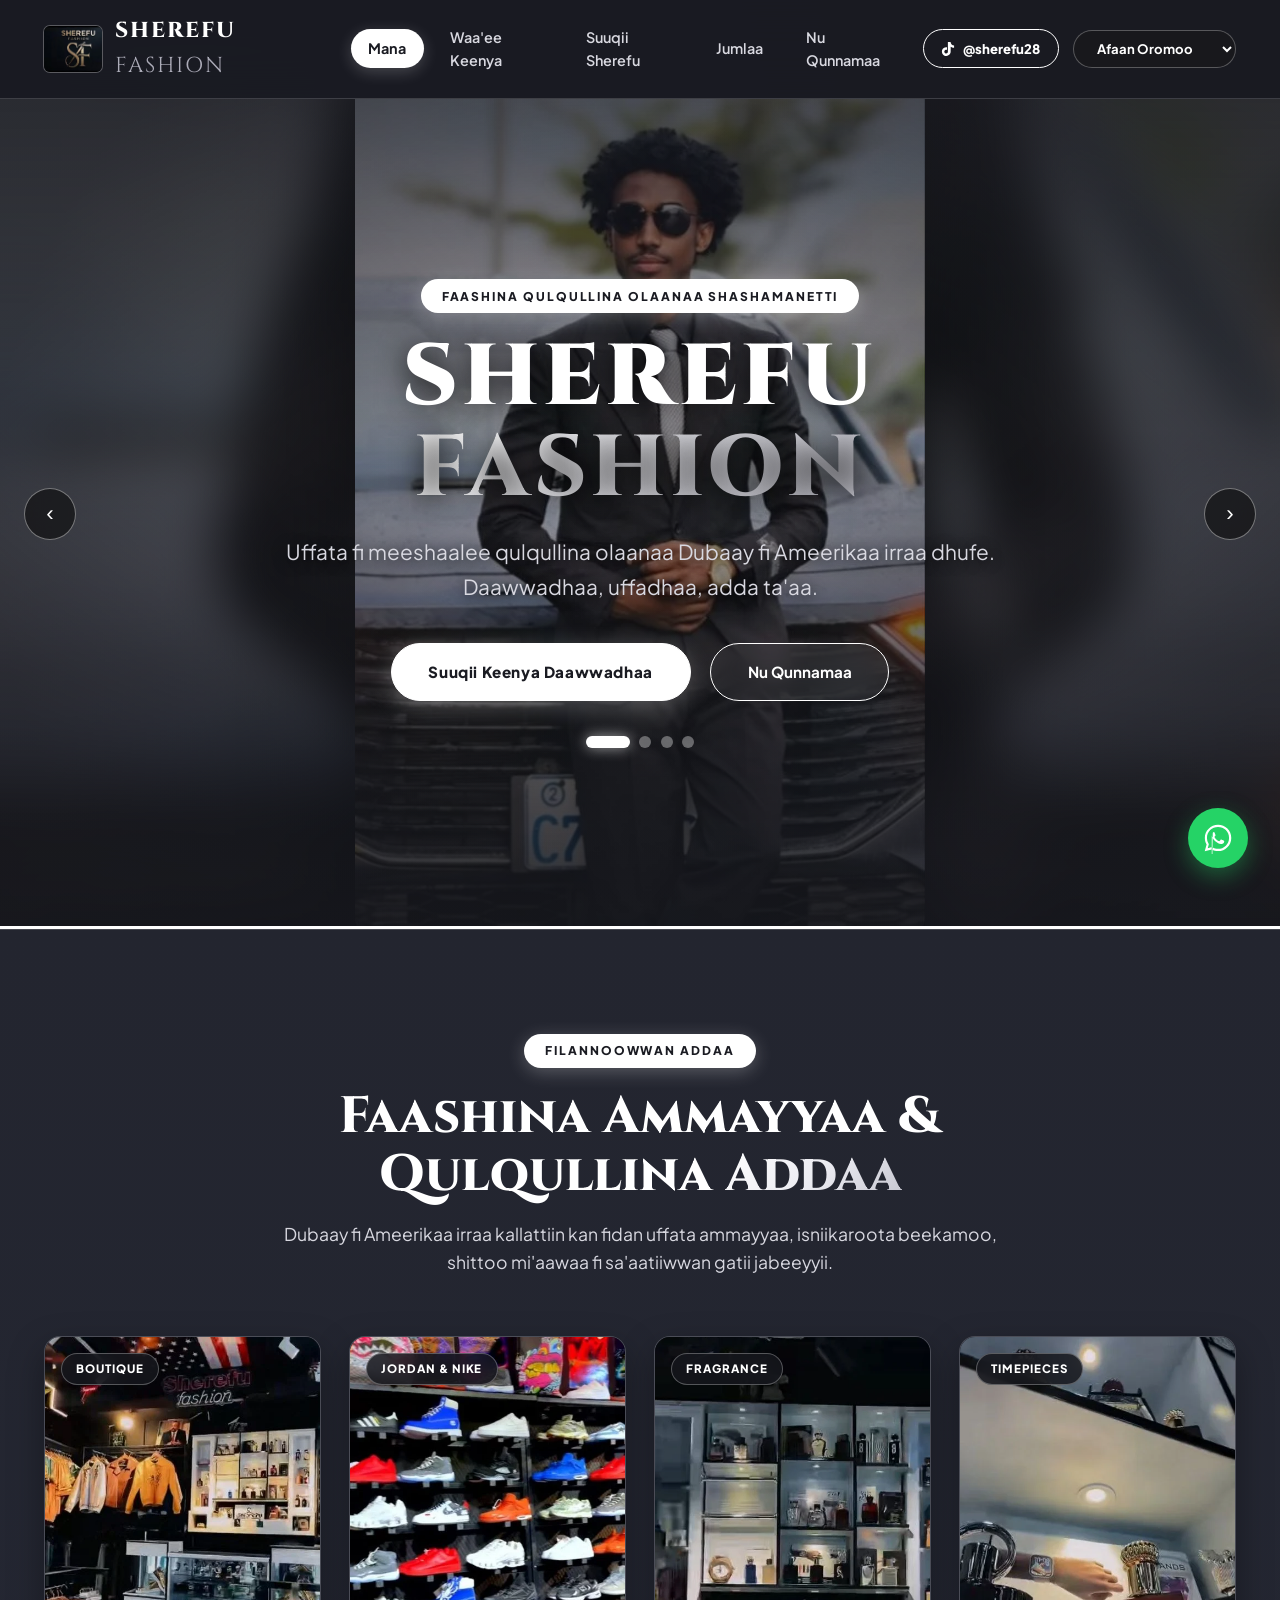
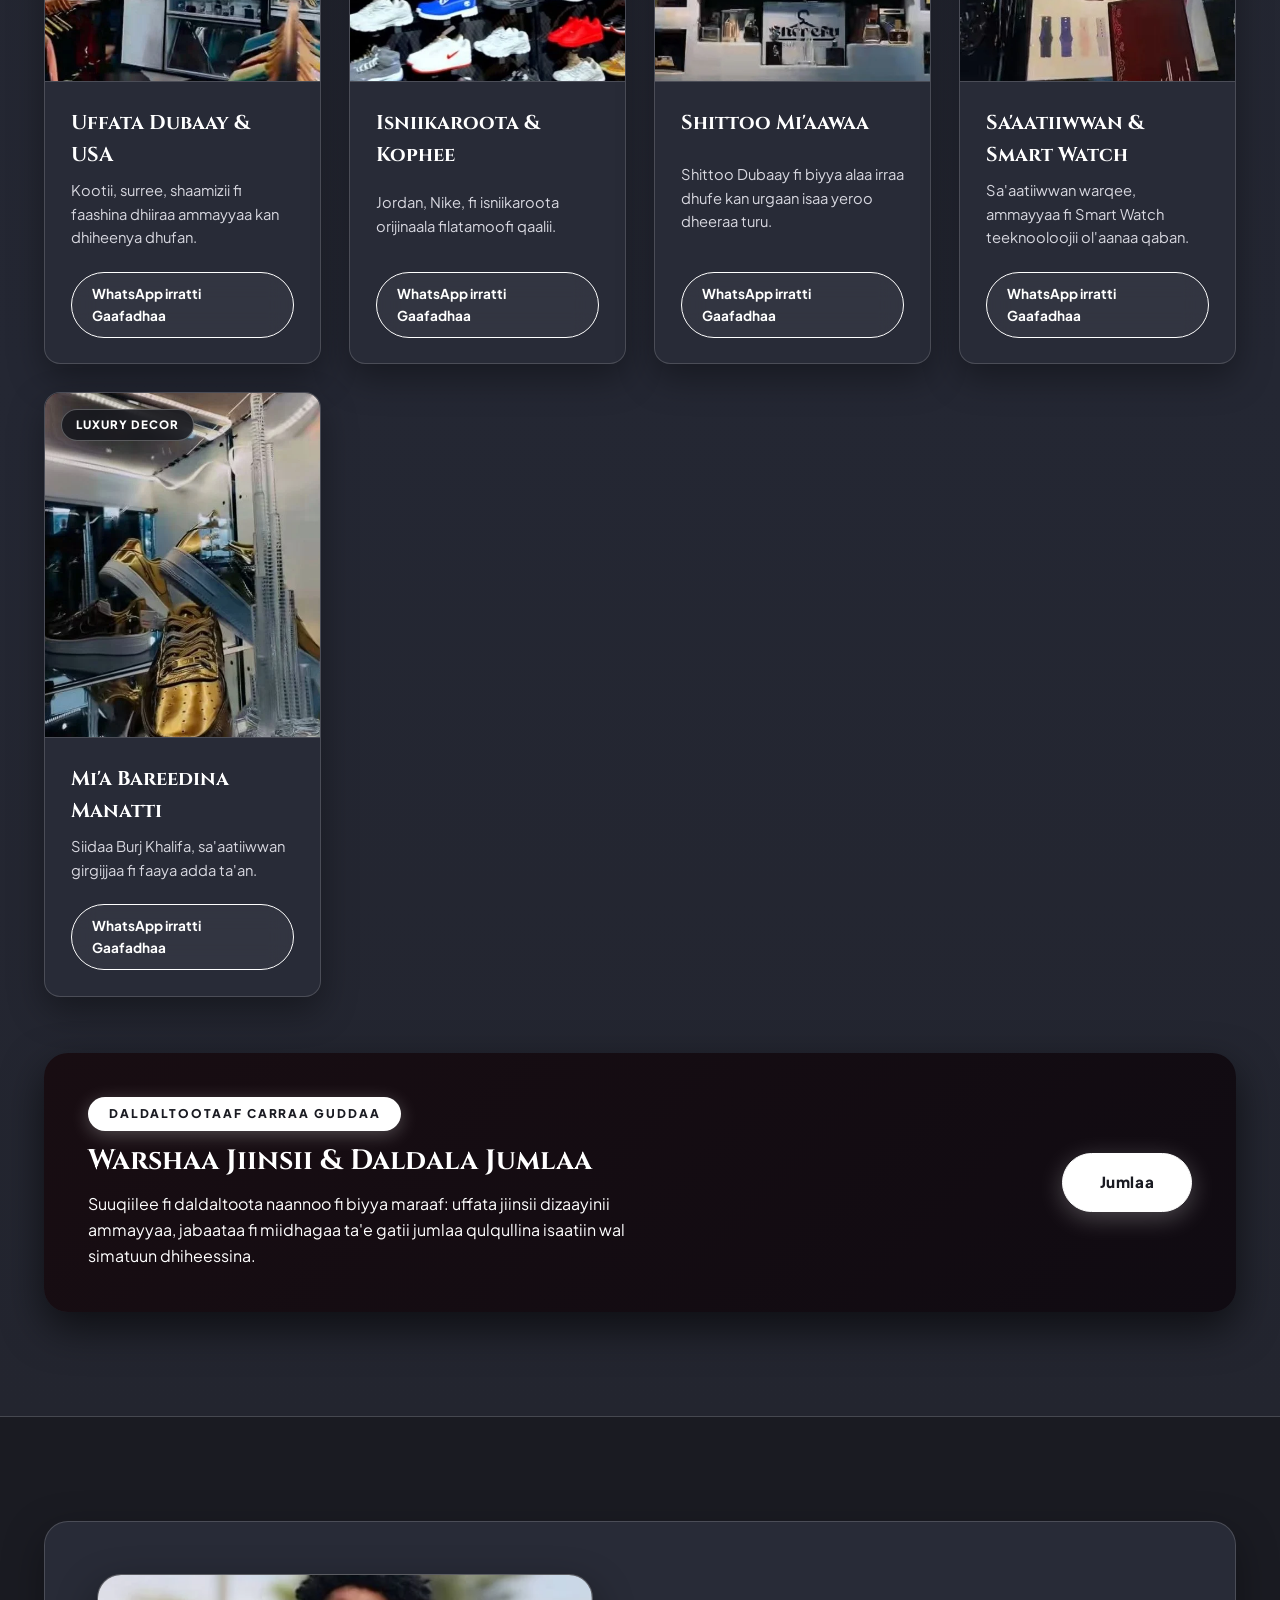
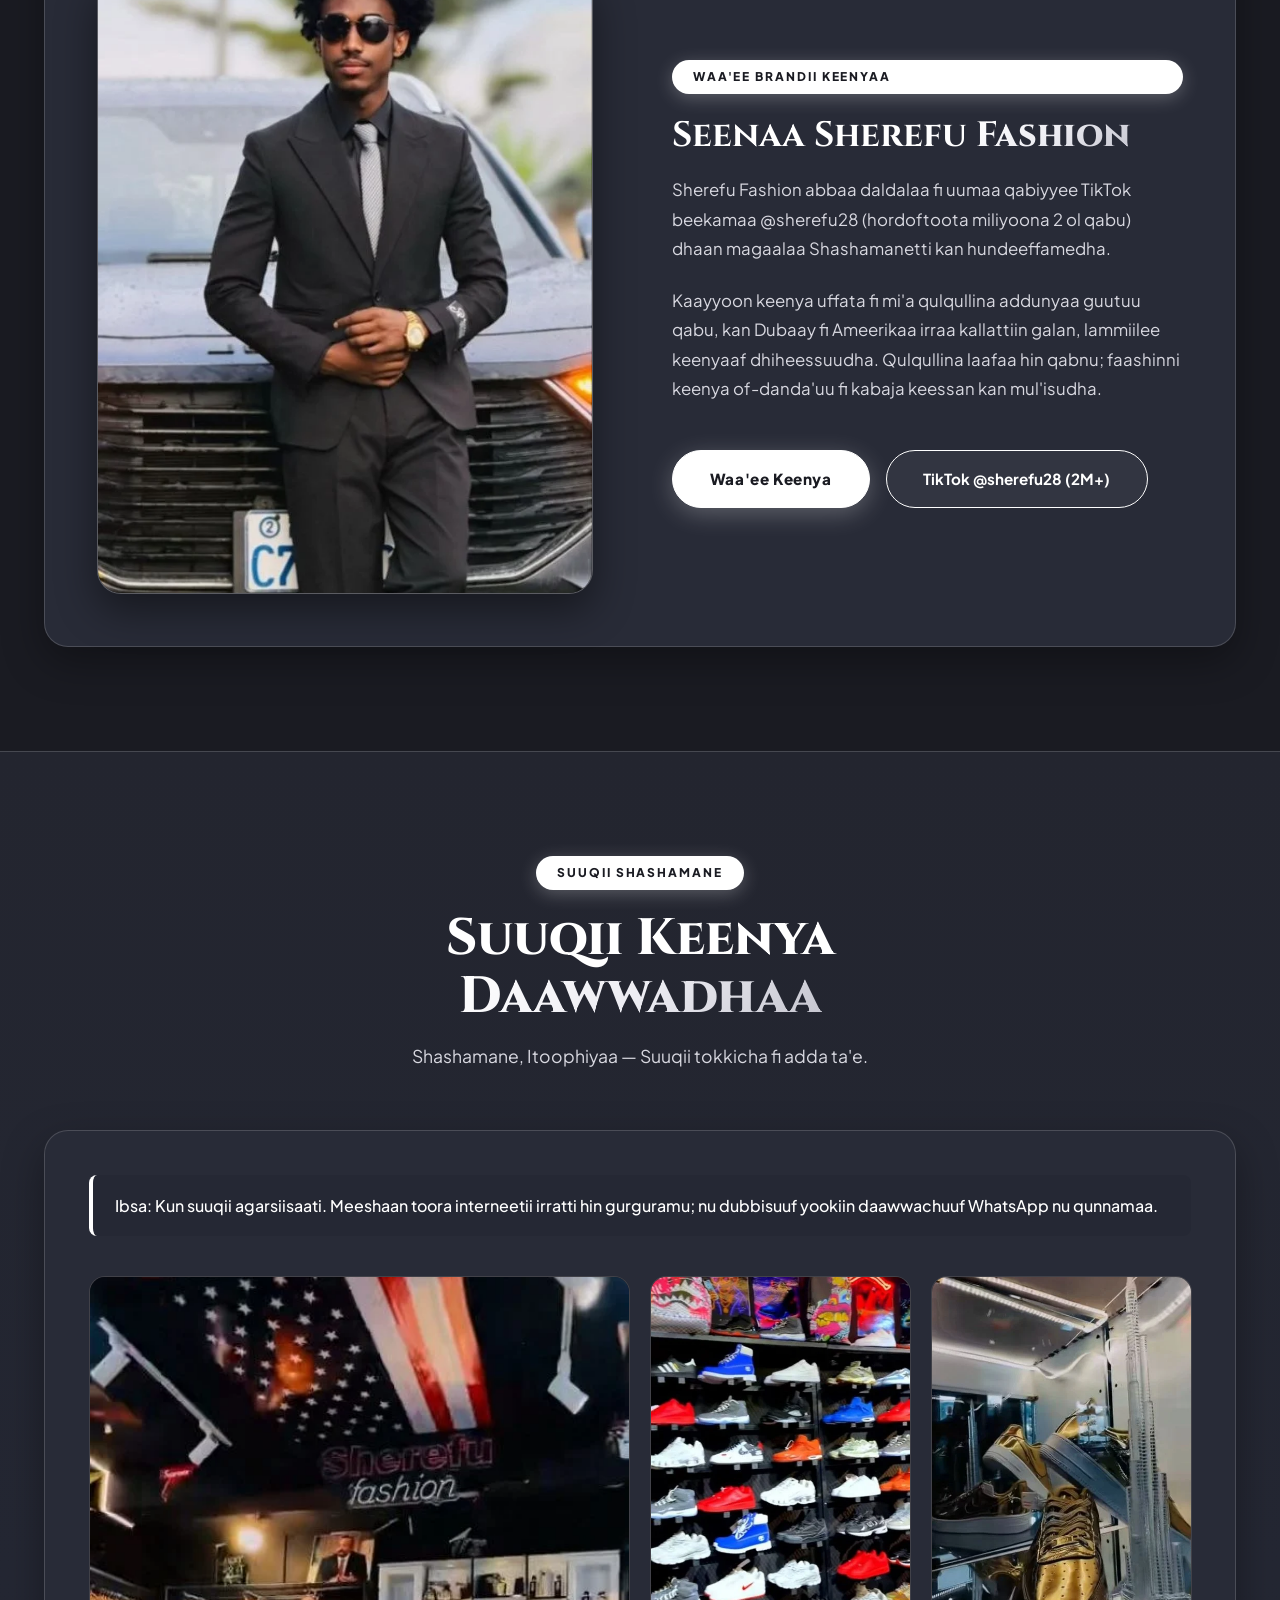
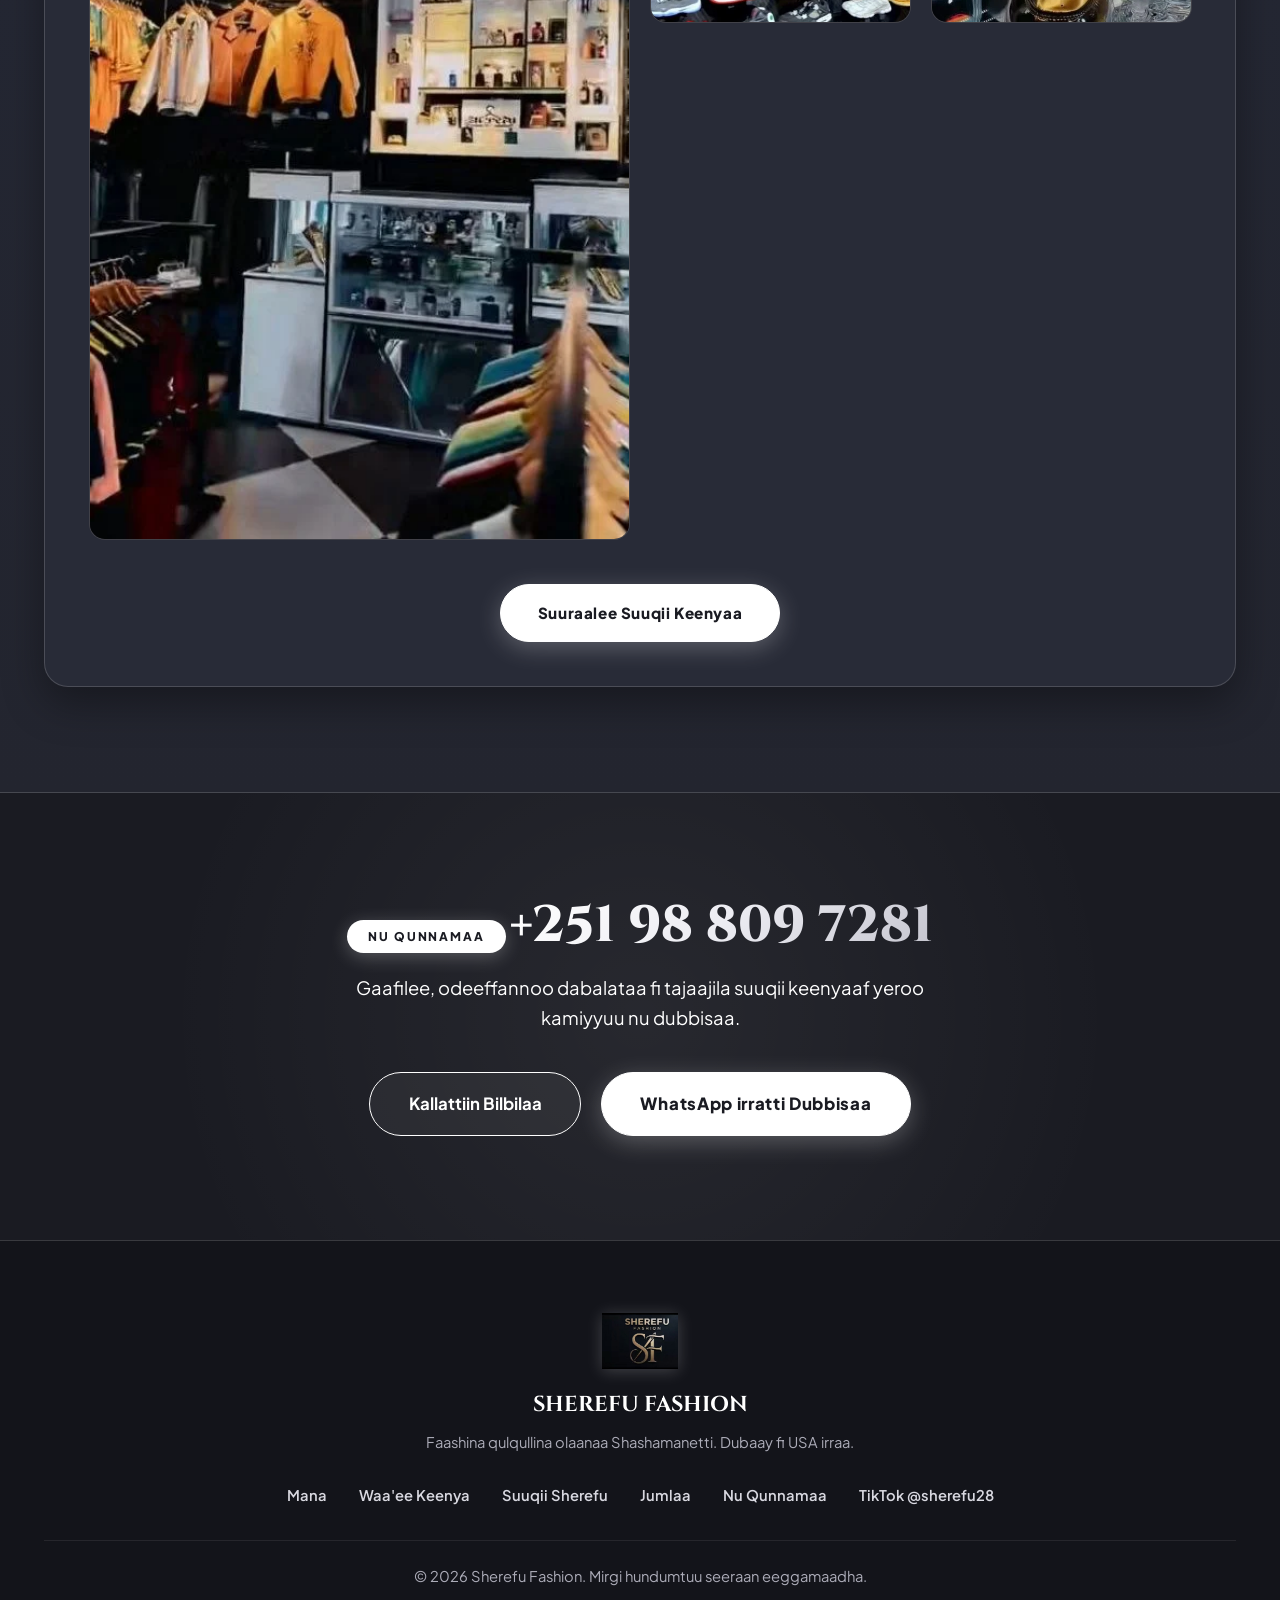
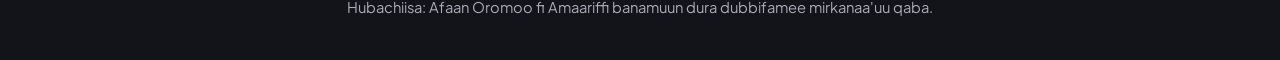
==== commit c8f80c47: "Fix mobile header and phone number overflow, soften black to refined charcoal slate" ====
--- a/index.html
+++ b/index.html
@@ -381,10 +381,10 @@
   </section>
 
   <!-- 5. CLOSING CALL-TO-ACTION (PHONE & WHATSAPP) -->
-  <section class="section" style="text-align: center; background: radial-gradient(circle at center, rgba(229,9,20,0.14) 0%, transparent 70%);">
+  <section class="section" style="text-align: center; background: radial-gradient(circle at center, rgba(255,255,255,0.06) 0%, transparent 70%);">
     <div class="container reveal-pop">
       <span class="badge-luxury" data-i18n="contact.tag">Nu Qunnamaa</span>
-      <h2 class="section-title red-text" style="font-size: clamp(2.4rem, 5.5vw, 3.8rem); margin-bottom: 1rem;">
+      <h2 class="section-title red-text phone-display-number" style="margin-bottom: 1rem;">
         +251 98 809 7281
       </h2>
       <p style="color: var(--text-muted); max-width: 620px; margin: 0 auto 2.5rem; font-size: 1.15rem;" data-i18n="contact.subtitle">
--- a/css/styles.css
+++ b/css/styles.css
@@ -1,36 +1,39 @@
 /* ==========================================================================
-   SHEREFU FASHION — RED & BLACK (50 / 50) LUXURY STYLESHEET
+   SHEREFU FASHION — TIMELESS MONOCHROME (BLACK & WHITE LUXURY)
+   Aesthetics: Deep Obsidian Black, Pure Crisp White, Frosted Glass & Platinum Accents
    ========================================================================== */
 
 @import url('https://fonts.googleapis.com/css2?family=Cinzel:wght@600;700;800;900&family=Noto+Sans+Ethiopic:wght@400;500;600;700;800&family=Plus+Jakarta+Sans:wght@300;400;500;600;700;800&display=swap');
 
 :root {
-  /* Black */
-  --black: #0a0a0a;
-  --black-2: #111111;
-  --black-card: #161616;
-  --black-glass: rgba(10, 10, 10, 0.9);
-
-  /* Red */
-  --red: #e50914;
-  --red-bright: #ff2a38;
-  --red-dark: #9e0610;
-  --red-deep: #6e0009;
-  --red-gradient: linear-gradient(135deg, #ff2a38 0%, #e50914 50%, #a3060e 100%);
-  --red-section: linear-gradient(135deg, #b1000d 0%, #e50914 48%, #8a0009 100%);
-  --red-border: rgba(229, 9, 20, 0.45);
-  --red-glow: rgba(229, 9, 20, 0.5);
-
-  /* White */
+  /* Soft Luxury Charcoal & Refined Slate (Minimized Pitch-Black) */
+  --black: #1a1b22;
+  --black-1: #23252f;
+  --black-2: #2b2e3b;
+  --black-card: #282b37;
+  --black-card-hover: #323544;
+  --black-glass: rgba(26, 27, 34, 0.92);
+
+  /* Pure Luxury Whites & Silvers */
   --white: #ffffff;
-  --text-muted: #d4d4d8;
-  --text-dim: #a1a1aa;
-  --white-border: rgba(255, 255, 255, 0.18);
-
+  --white-soft: #f7f7fa;
+  --white-muted: #d8d8e0;
+  --white-dim: #acacb8;
+  --white-border: rgba(255, 255, 255, 0.28);
+  --white-border-subtle: rgba(255, 255, 255, 0.16);
+  --white-glow: rgba(255, 255, 255, 0.25);
+  --white-gradient: linear-gradient(135deg, #ffffff 0%, #ececf2 50%, #c4c4ce 100%);
+
+  /* Social */
+  --tiktok-color: #ffffff;
+  --whatsapp-color: #25d366;
+
+  /* Typography */
   --font-serif: 'Cinzel', serif;
   --font-sans: 'Plus Jakarta Sans', system-ui, -apple-system, sans-serif;
   --font-ethiopic: 'Noto Sans Ethiopic', 'Plus Jakarta Sans', sans-serif;
 
+  /* Transitions */
   --ease-out: cubic-bezier(0.16, 1, 0.3, 1);
   --ease-spring: cubic-bezier(0.34, 1.56, 0.64, 1);
 
@@ -50,7 +53,11 @@
 
 body {
   font-family: var(--font-sans);
-  background: var(--black);
+  background-color: var(--black);
+  background-image: 
+    radial-gradient(at 15% 15%, rgba(255, 255, 255, 0.05) 0px, transparent 55%),
+    radial-gradient(at 85% 85%, rgba(255, 255, 255, 0.04) 0px, transparent 55%);
+  background-attachment: fixed;
   color: var(--white);
   line-height: 1.6;
   overflow-x: hidden;
@@ -69,95 +76,128 @@
 
 :focus-visible { outline: 3px solid var(--white); outline-offset: 3px; }
 
-::-webkit-scrollbar { width: 10px; }
+::-webkit-scrollbar { width: 9px; }
 ::-webkit-scrollbar-track { background: var(--black); }
-::-webkit-scrollbar-thumb { background: var(--red); border-radius: 5px; }
+::-webkit-scrollbar-thumb { background: #333338; border-radius: 5px; border: 1px solid rgba(255, 255, 255, 0.15); }
+::-webkit-scrollbar-thumb:hover { background: #55555c; }
 
 /* Scroll progress bar */
 .scroll-progress {
   position: fixed;
   top: 0; left: 0;
-  height: 4px;
+  height: 3px;
   width: 0;
-  background: var(--red-gradient);
-  box-shadow: 0 0 12px var(--red-glow);
+  background: var(--white);
+  box-shadow: 0 0 10px rgba(255, 255, 255, 0.7);
   z-index: 300;
 }
 
 .container { width: 100%; max-width: 1240px; margin: 0 auto; padding: 0 1.5rem; }
 
 /* Text helpers */
-.red-text {
-  background: var(--red-gradient);
+.red-text,
+.accent-text {
+  background: var(--white-gradient);
   -webkit-background-clip: text;
   background-clip: text;
   -webkit-text-fill-color: transparent;
   display: inline-block;
-}
+  font-weight: 800;
+}
+
 .white-text { color: var(--white); }
+.two-tone { color: var(--white); }
+
+.phone-display-number {
+  font-family: var(--font-serif);
+  font-size: clamp(1.4rem, 5.5vw, 3.4rem);
+  font-weight: 800;
+  white-space: nowrap;
+  display: inline-block;
+  max-width: 100%;
+  line-height: 1.2;
+}
 
 .badge-luxury {
   display: inline-flex;
   align-items: center;
   gap: 0.5rem;
-  padding: 0.45rem 1.2rem;
+  padding: 0.45rem 1.3rem;
   font-size: 0.75rem;
   font-weight: 800;
-  letter-spacing: 0.14em;
+  letter-spacing: 0.16em;
   text-transform: uppercase;
-  color: var(--white);
-  background: var(--red);
+  color: var(--black);
+  background: var(--white);
   border-radius: var(--radius-full);
   margin-bottom: 1.25rem;
-  box-shadow: 0 4px 18px var(--red-glow);
-}
-
-/* Buttons */
+  box-shadow: 0 4px 18px rgba(255, 255, 255, 0.25);
+}
+
+/* Luxury Buttons */
 .btn-red-primary,
+.btn-white-primary {
+  display: inline-flex;
+  align-items: center;
+  justify-content: center;
+  gap: 0.6rem;
+  padding: 1rem 2.3rem;
+  font-weight: 800;
+  font-size: 0.95rem;
+  text-decoration: none;
+  border-radius: var(--radius-full);
+  letter-spacing: 0.04em;
+  cursor: pointer;
+  position: relative;
+  overflow: hidden;
+  background: var(--white);
+  color: var(--black);
+  border: 1px solid var(--white);
+  box-shadow: 0 6px 24px rgba(255, 255, 255, 0.25);
+  transition: transform 0.3s var(--ease-out), box-shadow 0.3s var(--ease-out), background 0.3s, color 0.3s;
+}
+
+.btn-red-primary::after,
+.btn-white-primary::after {
+  content: '';
+  position: absolute;
+  top: 0; left: -120%;
+  width: 100%; height: 100%;
+  background: linear-gradient(90deg, transparent, rgba(0, 0, 0, 0.15), transparent);
+  transition: left 0.7s ease;
+}
+
+.btn-red-primary:hover,
+.btn-white-primary:hover {
+  transform: translateY(-3px) scale(1.03);
+  box-shadow: 0 10px 32px rgba(255, 255, 255, 0.45);
+  background: var(--white-soft);
+}
+.btn-red-primary:hover::after,
+.btn-white-primary:hover::after { left: 120%; }
+
 .btn-white-secondary {
   display: inline-flex;
   align-items: center;
   justify-content: center;
   gap: 0.6rem;
-  padding: 1rem 2.2rem;
+  padding: 1rem 2.3rem;
+  background: rgba(255, 255, 255, 0.05);
+  backdrop-filter: blur(12px);
+  color: var(--white);
+  border: 1.5px solid var(--white);
   font-weight: 700;
   font-size: 0.95rem;
   text-decoration: none;
   border-radius: var(--radius-full);
-  letter-spacing: 0.03em;
+  transition: transform 0.3s var(--ease-out), background 0.3s, color 0.3s;
   cursor: pointer;
-  position: relative;
-  overflow: hidden;
-  transition: transform 0.3s var(--ease-out), box-shadow 0.3s var(--ease-out), background 0.3s, color 0.3s;
-}
-
-.btn-red-primary {
-  background: var(--red-gradient);
-  color: var(--white);
-  border: 1px solid rgba(255, 255, 255, 0.25);
-  box-shadow: 0 6px 24px var(--red-glow);
-}
-.btn-red-primary::after {
-  content: '';
-  position: absolute;
-  top: 0; left: -120%;
-  width: 100%; height: 100%;
-  background: linear-gradient(90deg, transparent, rgba(255,255,255,0.35), transparent);
-  transition: left 0.7s ease;
-}
-.btn-red-primary:hover { transform: translateY(-3px) scale(1.03); box-shadow: 0 10px 34px rgba(229,9,20,0.7); }
-.btn-red-primary:hover::after { left: 120%; }
-
-.btn-white-secondary {
-  background: rgba(0, 0, 0, 0.45);
-  backdrop-filter: blur(10px);
-  color: var(--white);
-  border: 2px solid var(--white);
 }
 .btn-white-secondary:hover {
   background: var(--white);
   color: var(--black);
   transform: translateY(-3px) scale(1.03);
+  box-shadow: 0 8px 26px rgba(255, 255, 255, 0.35);
 }
 
 /* ==========================================================================
@@ -168,81 +208,88 @@
   top: 0;
   z-index: 100;
   background: var(--black-glass);
-  backdrop-filter: blur(16px);
-  -webkit-backdrop-filter: blur(16px);
-  border-bottom: 3px solid var(--red);
+  backdrop-filter: blur(20px);
+  -webkit-backdrop-filter: blur(20px);
+  border-bottom: 1px solid var(--white-border-subtle);
 }
 
 .navbar {
   display: flex;
   align-items: center;
   justify-content: space-between;
-  padding: 0.8rem 0;
+  padding: 0.9rem 0;
   gap: 1rem;
 }
 
-.brand-logo-wrap { display: flex; align-items: center; gap: 0.8rem; text-decoration: none; }
-.brand-logo-img { height: 48px; width: auto; border-radius: 8px; box-shadow: 0 0 0 2px var(--red); }
+.brand-logo-wrap { display: flex; align-items: center; gap: 0.85rem; text-decoration: none; }
+.brand-logo-img { height: 46px; width: auto; border-radius: 6px; box-shadow: 0 0 0 1px var(--white-border); }
 .brand-name {
   font-family: var(--font-serif);
-  font-size: 1.3rem;
+  font-size: 1.35rem;
   font-weight: 800;
   letter-spacing: 0.08em;
   color: var(--white);
 }
-.brand-name span { color: var(--red-bright); }
-
-.nav-links { display: flex; align-items: center; list-style: none; gap: 0.4rem; }
+.brand-name span { color: var(--white-dim); font-weight: 400; }
+
+.nav-links { display: flex; align-items: center; list-style: none; gap: 0.5rem; }
 .nav-item a {
   display: block;
   text-decoration: none;
-  color: var(--text-muted);
+  color: var(--white-muted);
   font-size: 0.9rem;
   font-weight: 600;
-  padding: 0.5rem 1rem;
+  padding: 0.5rem 1.1rem;
   border-radius: var(--radius-full);
   transition: background 0.25s, color 0.25s;
 }
-.nav-item a:hover { color: var(--white); background: rgba(229, 9, 20, 0.25); }
-.nav-item a.active { color: var(--white); background: var(--red); box-shadow: 0 4px 16px var(--red-glow); }
-
-.header-actions { display: flex; align-items: center; gap: 0.75rem; }
+.nav-item a:hover { color: var(--white); background: rgba(255, 255, 255, 0.1); }
+.nav-item a.active { color: var(--black); background: var(--white); font-weight: 700; box-shadow: 0 4px 16px rgba(255, 255, 255, 0.2); }
+
+.header-actions { display: flex; align-items: center; gap: 0.85rem; }
 
 .btn-tiktok-pill {
   display: inline-flex;
   align-items: center;
   gap: 0.5rem;
-  padding: 0.5rem 1rem;
-  background: var(--white);
-  color: var(--black);
+  padding: 0.5rem 1.1rem;
+  background: transparent;
+  color: var(--white);
+  border: 1.5px solid var(--white);
   border-radius: var(--radius-full);
   text-decoration: none;
   font-size: 0.82rem;
   font-weight: 800;
-  transition: transform 0.25s, box-shadow 0.25s;
-}
-.btn-tiktok-pill:hover { transform: translateY(-2px); box-shadow: 0 0 20px rgba(255,255,255,0.45); }
+  transition: transform 0.25s, background 0.25s, color 0.25s;
+}
+.btn-tiktok-pill:hover {
+  background: var(--white);
+  color: var(--black);
+  transform: translateY(-2px);
+  box-shadow: 0 0 20px rgba(255,255,255,0.45);
+}
 .tiktok-icon-svg { width: 14px; height: 14px; fill: currentColor; }
 
 .lang-select {
-  background: var(--red);
-  color: var(--white);
-  border: none;
-  padding: 0.55rem 1rem;
+  background: #18181c;
+  color: var(--white);
+  border: 1px solid var(--white-border);
+  padding: 0.55rem 1.2rem;
   border-radius: var(--radius-full);
   font-size: 0.82rem;
   font-weight: 700;
   cursor: pointer;
   font-family: inherit;
+  outline: none;
 }
 .lang-select option { background: var(--black); color: var(--white); }
 
 .mobile-menu-btn {
   display: none;
-  background: var(--red);
+  background: var(--white);
   border: none;
-  color: var(--white);
-  padding: 0.5rem;
+  color: var(--black);
+  padding: 0.55rem;
   border-radius: var(--radius-sm);
   cursor: pointer;
 }
@@ -251,35 +298,30 @@
 .mobile-drawer {
   position: fixed;
   inset: 0;
-  background: linear-gradient(160deg, var(--black) 0%, var(--black) 50%, var(--red-deep) 100%);
+  background: rgba(10, 10, 12, 0.98);
+  backdrop-filter: blur(24px);
   z-index: 200;
   display: flex;
   flex-direction: column;
-  padding: 2rem;
+  padding: 2.5rem;
   transform: translateX(100%);
   transition: transform 0.45s var(--ease-out);
 }
 .mobile-drawer.open { transform: translateX(0); }
 .mobile-drawer-header { display: flex; justify-content: space-between; align-items: center; margin-bottom: 2.5rem; }
-.mobile-drawer-close { background: var(--red); border: none; color: #fff; width: 44px; height: 44px; border-radius: 50%; font-size: 1.8rem; cursor: pointer; }
-.mobile-nav-list { list-style: none; display: flex; flex-direction: column; gap: 1.4rem; font-family: var(--font-serif); font-size: 1.4rem; }
+.mobile-drawer-close { background: var(--white); border: none; color: var(--black); width: 44px; height: 44px; border-radius: 50%; font-size: 1.8rem; cursor: pointer; }
+.mobile-nav-list { list-style: none; display: flex; flex-direction: column; gap: 1.5rem; font-family: var(--font-serif); font-size: 1.4rem; }
 .mobile-nav-list a { color: #fff; text-decoration: none; }
-.mobile-nav-list a.active { color: var(--red-bright); }
-.mobile-drawer.open .mobile-nav-list li { animation: drawerIn 0.5s var(--ease-out) both; }
-.mobile-drawer.open .mobile-nav-list li:nth-child(2) { animation-delay: 0.06s; }
-.mobile-drawer.open .mobile-nav-list li:nth-child(3) { animation-delay: 0.12s; }
-.mobile-drawer.open .mobile-nav-list li:nth-child(4) { animation-delay: 0.18s; }
-.mobile-drawer.open .mobile-nav-list li:nth-child(5) { animation-delay: 0.24s; }
-@keyframes drawerIn { from { opacity: 0; transform: translateX(60px); } to { opacity: 1; transform: none; } }
-
-/* ==========================================================================
-   HERO — HORIZONTAL AUTO SLIDER (moves by itself every 4 seconds)
+.mobile-nav-list a.active { color: var(--white); text-decoration: underline; }
+
+/* ==========================================================================
+   HERO — TIMELESS MONOCHROME AUTO SLIDER
    ========================================================================== */
 .hero-section {
   position: relative;
   height: calc(100vh - 70px);
-  min-height: 560px;
-  max-height: 900px;
+  min-height: 580px;
+  max-height: 920px;
   display: flex;
   align-items: center;
   justify-content: center;
@@ -305,13 +347,12 @@
   overflow: hidden;
 }
 
-/* Blurred fill so portrait photos fill wide screens without looking stretched */
 .slide-bg {
   position: absolute;
   inset: -40px;
   background-size: cover;
   background-position: center;
-  filter: blur(26px) brightness(0.7);
+  filter: blur(24px) brightness(0.65);
   transform: scale(1.1);
 }
 
@@ -320,8 +361,8 @@
   height: 100%;
   width: 100%;
   object-fit: cover;
-  object-position: center 22%;
-  transform: scale(1.08);
+  object-position: center 20%;
+  transform: scale(1.06);
   transition: transform 5s ease-out;
 }
 .hero-slide.is-active .slide-img { transform: scale(1); }
@@ -331,60 +372,57 @@
     width: auto;
     margin: 0 auto;
     object-fit: contain;
-    box-shadow: 0 0 80px rgba(0, 0, 0, 0.8);
+    box-shadow: 0 0 80px rgba(0, 0, 0, 0.7);
   }
 }
 
-/* Overlay keeps the photo clearly visible (like the reference), text stays readable */
+/* Softer Luminous Overlay (Minimizing harsh pitch-black) */
 .hero-scrim-overlay {
   position: absolute;
   inset: 0;
   z-index: 2;
   pointer-events: none;
   background:
-    linear-gradient(180deg, rgba(0,0,0,0.55) 0%, rgba(0,0,0,0.3) 40%, rgba(0,0,0,0.45) 70%, rgba(110,0,9,0.85) 100%),
-    linear-gradient(90deg, rgba(229,9,20,0.25) 0%, transparent 30%, transparent 70%, rgba(229,9,20,0.25) 100%);
+    radial-gradient(circle at center, rgba(22, 23, 29, 0.25) 0%, rgba(22, 23, 29, 0.65) 85%),
+    linear-gradient(180deg, rgba(22, 23, 29, 0.45) 0%, transparent 40%, rgba(22, 23, 29, 0.8) 100%);
 }
 
 .hero-content { position: relative; z-index: 3; max-width: 920px; margin: 0 auto; padding: 0 1.25rem; }
 
 .hero-title {
   font-family: var(--font-serif);
-  font-size: clamp(2.6rem, 7vw, 5.2rem);
+  font-size: clamp(2.8rem, 7.5vw, 5.4rem);
   font-weight: 900;
-  letter-spacing: 0.04em;
+  letter-spacing: 0.05em;
   line-height: 1.05;
-  margin-bottom: 1.1rem;
+  margin-bottom: 1.2rem;
+  color: var(--white);
   text-shadow: 0 4px 30px rgba(0, 0, 0, 0.9);
 }
-.hero-title .red-text {
-  background: none;
-  -webkit-text-fill-color: var(--red-bright);
-  color: var(--red-bright);
-  text-shadow: 0 0 30px rgba(229, 9, 20, 0.6), 0 4px 20px rgba(0,0,0,0.9);
-}
 
 .hero-subtitle {
-  font-size: clamp(1rem, 2.1vw, 1.3rem);
-  max-width: 700px;
-  margin: 0 auto 2.2rem;
-  color: #f4f4f5;
+  font-size: clamp(1rem, 2.2vw, 1.3rem);
+  max-width: 720px;
+  margin: 0 auto 2.4rem;
+  color: var(--white-muted);
+  font-weight: 400;
+  line-height: 1.7;
   text-shadow: 0 2px 14px rgba(0, 0, 0, 0.95);
 }
 
-.hero-actions { display: flex; justify-content: center; flex-wrap: wrap; gap: 1rem; margin-bottom: 2rem; }
+.hero-actions { display: flex; justify-content: center; flex-wrap: wrap; gap: 1.2rem; margin-bottom: 2.2rem; }
 
 .hero-indicators { display: flex; justify-content: center; gap: 0.6rem; }
 .indicator-dot {
   width: 12px;
   height: 12px;
   border-radius: var(--radius-full);
-  background: rgba(255, 255, 255, 0.5);
+  background: rgba(255, 255, 255, 0.35);
   border: none;
   cursor: pointer;
   transition: width 0.4s var(--ease-out), background 0.3s;
 }
-.indicator-dot.active { width: 40px; background: var(--red); box-shadow: 0 0 12px var(--red-glow); }
+.indicator-dot.active { width: 44px; background: var(--white); box-shadow: 0 0 14px rgba(255, 255, 255, 0.6); }
 
 .hero-arrow {
   position: absolute;
@@ -394,127 +432,94 @@
   width: 52px;
   height: 52px;
   border-radius: 50%;
-  border: 2px solid rgba(255,255,255,0.7);
-  background: rgba(0,0,0,0.4);
+  border: 1.5px solid rgba(255,255,255,0.4);
+  background: rgba(10,10,10,0.6);
+  backdrop-filter: blur(10px);
   color: #fff;
   font-size: 1.4rem;
   cursor: pointer;
   transition: background 0.25s, transform 0.25s;
 }
-.hero-arrow:hover { background: var(--red); border-color: var(--red); }
-.hero-arrow.prev { left: 1.25rem; }
-.hero-arrow.next { right: 1.25rem; }
+.hero-arrow:hover { background: var(--white); color: var(--black); border-color: var(--white); }
+.hero-arrow.prev { left: 1.5rem; }
+.hero-arrow.next { right: 1.5rem; }
 
 .hero-progress {
   position: absolute;
   bottom: 0; left: 0;
-  height: 5px;
-  background: var(--red-bright);
+  height: 3px;
+  background: var(--white);
   z-index: 4;
   width: 0;
 }
 .hero-progress.run { width: 100%; transition: width 4s linear; }
 
-/* Hero text entrance on each slide change */
-.hero-content.text-swap > * { animation: heroText 0.9s var(--ease-out) both; }
-.hero-content.text-swap > *:nth-child(2) { animation-delay: 0.08s; }
-.hero-content.text-swap > *:nth-child(3) { animation-delay: 0.16s; }
-.hero-content.text-swap > *:nth-child(4) { animation-delay: 0.24s; }
-@keyframes heroText { from { opacity: 0; transform: translateY(24px); } to { opacity: 1; transform: none; } }
-
-/* ==========================================================================
-   SCROLL TRANSITIONS — elements fly in from the LEFT / RIGHT
+/* ==========================================================================
+   SCROLL TRANSITIONS (SMOOTH & POLISHED)
    ========================================================================== */
 .reveal-left, .reveal-right, .reveal-pop, .reveal-on-scroll, .reveal-zoom {
   opacity: 0;
-  transition: opacity 0.9s var(--ease-out), transform 1.1s var(--ease-out), filter 0.9s var(--ease-out);
+  transition: opacity 0.9s var(--ease-out), transform 1s var(--ease-out);
   will-change: opacity, transform;
 }
-.reveal-left  { transform: translateX(-160px) rotate(-3deg); filter: blur(6px); }
-.reveal-right { transform: translateX(160px) rotate(3deg);  filter: blur(6px); }
-.reveal-pop   { transform: scale(0.8) translateY(40px); transition-timing-function: var(--ease-spring); }
-.reveal-on-scroll { transform: translateY(60px); }
-.reveal-zoom  { transform: scale(1.25); filter: blur(10px); }
+.reveal-left  { transform: translateX(-90px); }
+.reveal-right { transform: translateX(90px); }
+.reveal-pop   { transform: scale(0.92) translateY(30px); }
+.reveal-on-scroll { transform: translateY(50px); }
+.reveal-zoom  { transform: scale(1.1); }
 
 .revealed {
   opacity: 1 !important;
   transform: none !important;
-  filter: none !important;
-}
-
-/* Red curtain wipe that slides off images when they appear */
+}
+
+/* Elegant dark curtain wipe */
 .wipe { position: relative; overflow: hidden; }
 .wipe::before {
   content: '';
   position: absolute;
   inset: 0;
-  background: var(--red-gradient);
+  background: #1a1a1e;
   z-index: 3;
   transform: scaleX(1);
   transform-origin: right;
-  transition: transform 1s cubic-bezier(0.77, 0, 0.175, 1) 0.25s;
+  transition: transform 0.9s cubic-bezier(0.77, 0, 0.175, 1) 0.2s;
   pointer-events: none;
 }
 .wipe.wipe-from-left::before { transform-origin: left; }
 .wipe.revealed::before { transform: scaleX(0); }
 
 /* ==========================================================================
-   SECTIONS — alternate BLACK and RED (50 / 50)
-   ========================================================================== */
-.section { padding: 6rem 0; position: relative; overflow: hidden; }
-
-/* RED SECTIONS */
-.section-alt, .section-red, .page-banner {
-  background: var(--red-section);
-  color: var(--white);
-}
-.section-alt::before, .section-red::before, .page-banner::before {
-  content: '';
-  position: absolute;
-  inset: 0;
-  background-image: repeating-linear-gradient(135deg, rgba(0,0,0,0.07) 0 2px, transparent 2px 22px);
-  pointer-events: none;
-}
-.section-alt > *, .section-red > *, .page-banner > * { position: relative; }
-
-.section-alt .red-text, .section-red .red-text, .page-banner .red-text,
-.story-row:nth-child(even) .red-text, .contact-card:first-child .red-text {
-  background: none;
-  -webkit-text-fill-color: var(--black);
-  color: var(--black);
-}
-.section-alt .badge-luxury, .section-red .badge-luxury, .page-banner .badge-luxury,
-.story-row:nth-child(even) .badge-luxury {
-  background: var(--black);
-  box-shadow: 0 4px 18px rgba(0,0,0,0.4);
-}
-.section-alt .btn-red-primary, .section-red .btn-red-primary,
-.story-row:nth-child(even) .btn-red-primary, .contact-card:first-child .btn-red-primary {
-  background: var(--black);
-  box-shadow: 0 6px 24px rgba(0,0,0,0.45);
-}
-.section-alt .section-subtitle, .section-red .section-subtitle { color: rgba(255,255,255,0.92); }
+   SECTIONS & BANNERS (CLEAN MONOCHROME)
+   ========================================================================== */
+.section { padding: 6.5rem 0; position: relative; overflow: hidden; }
+
+.section-alt {
+  background: linear-gradient(180deg, var(--black-1) 0%, #242733 50%, var(--black-1) 100%);
+  border-top: 1px solid var(--white-border-subtle);
+  border-bottom: 1px solid var(--white-border-subtle);
+}
 
 .page-banner {
   position: relative;
-  padding: 5rem 0 4rem;
+  padding: 5.5rem 0 4.5rem;
   text-align: center;
-  overflow: hidden;
-  border-bottom: 6px solid var(--black);
-}
-.page-banner h1 { font-family: var(--font-serif); font-size: clamp(2.5rem, 5.5vw, 4.2rem); margin-bottom: 1rem; line-height: 1.1; }
-.page-banner p { color: rgba(255,255,255,0.95) !important; max-width: 700px; margin: 0 auto; font-size: 1.12rem; }
-.two-tone { color: var(--white); }
-
-.section-header { text-align: center; max-width: 760px; margin: 0 auto 3.5rem; }
+  background: linear-gradient(180deg, #252834 0%, var(--black) 100%);
+  border-bottom: 1px solid var(--white-border-subtle);
+}
+.page-banner h1 { font-family: var(--font-serif); font-size: clamp(2.6rem, 5.5vw, 4.2rem); margin-bottom: 1rem; color: var(--white); }
+.page-banner p { color: var(--white-muted) !important; max-width: 700px; margin: 0 auto; font-size: 1.15rem; }
+
+.section-header { text-align: center; max-width: 760px; margin: 0 auto 3.75rem; }
 .section-title {
   font-family: var(--font-serif);
-  font-size: clamp(2.1rem, 4.5vw, 3rem);
+  font-size: clamp(2.2rem, 4.5vw, 3.2rem);
   font-weight: 800;
-  margin-bottom: 0.85rem;
+  margin-bottom: 0.9rem;
   line-height: 1.15;
-}
-.section-subtitle { color: var(--text-muted); font-size: 1.08rem; }
+  color: var(--white);
+}
+.section-subtitle { color: var(--white-muted); font-size: 1.1rem; }
 
 /* ==========================================================================
    CATEGORY CARDS
@@ -527,28 +532,34 @@
 }
 
 .curation-card {
-  background: var(--black);
-  border: 2px solid var(--black);
+  background: var(--black-card);
+  border: 1px solid var(--white-border-subtle);
   border-radius: var(--radius-md);
   overflow: hidden;
   display: flex;
   flex-direction: column;
-  box-shadow: 0 18px 40px rgba(0, 0, 0, 0.45);
-}
-.curation-card.revealed { transition: transform 0.45s var(--ease-out), box-shadow 0.45s, border-color 0.3s, opacity 0.9s; }
-.curation-card.revealed:hover { transform: translateY(-10px) !important; border-color: var(--white); box-shadow: 0 26px 50px rgba(0,0,0,0.6); }
-
-.curation-img-wrap { position: relative; aspect-ratio: 4/5; overflow: hidden; background: #000; }
+  box-shadow: 0 14px 35px rgba(0, 0, 0, 0.35);
+  transition: transform 0.4s var(--ease-out), box-shadow 0.4s, border-color 0.3s;
+}
+.curation-card:hover {
+  transform: translateY(-8px);
+  border-color: var(--white);
+  box-shadow: 0 20px 45px rgba(0, 0, 0, 0.45), 0 0 20px rgba(255, 255, 255, 0.12);
+}
+
+.curation-img-wrap { position: relative; aspect-ratio: 4/5; overflow: hidden; background: #1c1d25; }
 .curation-img { width: 100%; height: 100%; object-fit: cover; transition: transform 0.8s var(--ease-out); }
-.curation-card:hover .curation-img { transform: scale(1.1); }
+.curation-card:hover .curation-img { transform: scale(1.08); }
 
 .curation-badge {
   position: absolute;
   top: 1rem; left: 1rem;
   z-index: 4;
-  background: var(--red);
+  background: rgba(22, 23, 29, 0.85);
+  backdrop-filter: blur(8px);
+  border: 1px solid var(--white-border);
   color: #fff;
-  padding: 0.35rem 0.85rem;
+  padding: 0.35rem 0.9rem;
   font-size: 0.72rem;
   font-weight: 800;
   text-transform: uppercase;
@@ -556,32 +567,34 @@
   border-radius: var(--radius-full);
 }
 
-.curation-info { padding: 1.5rem; flex: 1; display: flex; flex-direction: column; justify-content: space-between; border-top: 4px solid var(--red); }
+.curation-info {
+  padding: 1.6rem;
+  flex: 1;
+  display: flex;
+  flex-direction: column;
+  justify-content: space-between;
+  border-top: 1px solid var(--white-border-subtle);
+}
 .curation-name { font-family: var(--font-serif); font-size: 1.25rem; margin-bottom: 0.5rem; color: #fff; }
-.curation-desc { font-size: 0.92rem; color: var(--text-muted); margin-bottom: 1.25rem; }
+.curation-desc { font-size: 0.92rem; color: var(--white-muted); margin-bottom: 1.35rem; line-height: 1.6; }
 .curation-info .btn-white-secondary,
-.curation-info .btn-red-primary { align-self: flex-start; }
-.curation-info .btn-red-primary { background: var(--red-gradient); }
-
-/* ==========================================================================
-   STORY ROWS — one photo, then description; next photo arrives on scroll
-   ========================================================================== */
-.wholesale-story-timeline { display: flex; flex-direction: column; gap: 3rem; }
+.curation-info .btn-red-primary { align-self: flex-start; padding: 0.65rem 1.4rem; font-size: 0.85rem; }
+
+/* ==========================================================================
+   WHOLESALE STORYTELLING ROWS
+   ========================================================================== */
+.wholesale-story-timeline { display: flex; flex-direction: column; gap: 3.5rem; }
 
 .story-row {
   display: grid;
   grid-template-columns: 1fr 1fr;
-  gap: 3.5rem;
+  gap: 4rem;
   align-items: center;
-  padding: 3rem;
+  padding: 3.25rem;
   border-radius: var(--radius-lg);
-  background: var(--black-2);
-  border: 1px solid rgba(255,255,255,0.06);
-}
-.story-row:nth-child(even) {
-  background: var(--red-section);
-  border-color: transparent;
-  box-shadow: 0 24px 60px rgba(229, 9, 20, 0.25);
+  background: var(--black-card);
+  border: 1px solid var(--white-border-subtle);
+  box-shadow: 0 14px 40px rgba(0, 0, 0, 0.35);
 }
 .story-row.reversed > .story-visual-wrap { order: 2; }
 
@@ -589,99 +602,100 @@
   position: relative;
   border-radius: var(--radius-lg);
   overflow: hidden;
-  border: 3px solid var(--red);
-  box-shadow: 0 20px 50px rgba(0, 0, 0, 0.6);
-  background: #000;
+  border: 1px solid var(--white-border);
+  box-shadow: 0 16px 40px rgba(0, 0, 0, 0.45);
+  background: #1c1d25;
   aspect-ratio: 4/5;
-  max-height: 640px;
-}
-.story-row:nth-child(even) .story-visual-wrap { border-color: var(--black); }
+  max-height: 620px;
+}
 .story-visual-wrap img { width: 100%; height: 100%; object-fit: cover; transition: transform 1.2s var(--ease-out); }
-.story-visual-wrap:hover img { transform: scale(1.06); }
+.story-visual-wrap:hover img { transform: scale(1.05); }
 
 .story-content { display: flex; flex-direction: column; justify-content: center; }
 .story-number {
   font-family: var(--font-serif);
-  font-size: 4rem;
+  font-size: 3.8rem;
   font-weight: 900;
   line-height: 1;
-  color: var(--red);
-  margin-bottom: 0.5rem;
-}
-.story-row:nth-child(even) .story-number { color: var(--black); }
-.story-heading { font-family: var(--font-serif); font-size: clamp(1.6rem, 3vw, 2.2rem); margin-bottom: 1.1rem; line-height: 1.2; }
-.story-desc { font-size: 1.05rem; color: #f1f1f1; line-height: 1.75; margin-bottom: 1.4rem; }
+  color: rgba(255, 255, 255, 0.18);
+  margin-bottom: 0.4rem;
+}
+.story-heading { font-family: var(--font-serif); font-size: clamp(1.6rem, 3vw, 2.2rem); margin-bottom: 1.1rem; line-height: 1.25; color: var(--white); }
+.story-desc { font-size: 1.05rem; color: var(--white-muted); line-height: 1.75; margin-bottom: 1.4rem; }
 .story-badge-strip { display: flex; gap: 0.6rem; flex-wrap: wrap; margin-bottom: 1.5rem; }
 .story-badge-item {
-  background: rgba(255,255,255,0.1);
-  border: 1px solid var(--white-border);
-  padding: 0.4rem 0.9rem;
+  background: rgba(255,255,255,0.08);
+  border: 1px solid var(--white-border-subtle);
+  padding: 0.4rem 0.95rem;
   border-radius: var(--radius-full);
   font-size: 0.82rem;
   font-weight: 600;
-}
-.story-row:nth-child(even) .story-badge-item { background: rgba(0,0,0,0.35); border-color: rgba(0,0,0,0.4); }
-
-/* ==========================================================================
-   STORE
+  color: var(--white);
+}
+
+/* ==========================================================================
+   STORE SHOWCASE & MAP
    ========================================================================== */
 .store-showcase-box {
-  background: var(--black);
+  background: var(--black-card);
+  border: 1px solid var(--white-border-subtle);
   border-radius: var(--radius-lg);
-  padding: 2.5rem;
-  box-shadow: 0 24px 60px rgba(0, 0, 0, 0.5);
+  padding: 2.75rem;
+  box-shadow: 0 16px 40px rgba(0, 0, 0, 0.35);
 }
 
 .store-notice-bar {
-  background: var(--red-section);
-  border-left: 6px solid var(--black);
+  background: #252834;
+  border-left: 4px solid var(--white);
   padding: 1.1rem 1.4rem;
   border-radius: var(--radius-sm);
-  margin-bottom: 2.25rem;
+  margin-bottom: 2.5rem;
   font-weight: 500;
-}
-.section-alt .store-notice-bar { background: rgba(0,0,0,0.5); border-left-color: var(--red); }
+  color: var(--white);
+}
 
 .store-gallery-masonry {
   display: grid;
   grid-template-columns: repeat(4, 1fr);
   gap: 1.25rem;
-  margin-bottom: 2.5rem;
+  margin-bottom: 2.75rem;
 }
 .gallery-item {
   position: relative;
   border-radius: var(--radius-md);
   overflow: hidden;
-  background: #000;
+  background: #1c1d25;
   aspect-ratio: 3/4;
-  border: 3px solid var(--red);
-}
-.gallery-item:nth-child(even) { border-color: var(--white); }
+  border: 1px solid var(--white-border-subtle);
+  transition: transform 0.4s var(--ease-out), border-color 0.3s;
+}
+.gallery-item:hover { transform: scale(1.03); border-color: var(--white); }
 .gallery-item.span-2 { grid-column: span 2; aspect-ratio: auto; }
 .gallery-item img { width: 100%; height: 100%; object-fit: cover; transition: transform 0.8s var(--ease-out); }
-.gallery-item:hover img { transform: scale(1.1); }
-
-/* Map: half red, half black */
+.gallery-item:hover img { transform: scale(1.08); }
+
 .map-embed-wrapper {
   border-radius: var(--radius-lg);
   overflow: hidden;
   display: grid;
   grid-template-columns: 1fr 1fr;
-  box-shadow: 0 24px 60px rgba(0,0,0,0.5);
+  background: var(--black-card);
+  border: 1px solid var(--white-border-subtle);
+  box-shadow: 0 16px 40px rgba(0,0,0,0.35);
 }
 .map-placeholder {
   min-height: 300px;
-  background: var(--red-section);
+  background: #1e2029;
   display: flex;
   flex-direction: column;
   align-items: center;
   justify-content: center;
   padding: 2.5rem;
   text-align: center;
+  border-right: 1px solid var(--white-border-subtle);
 }
 .map-placeholder svg { stroke: var(--white) !important; }
-.map-placeholder p { color: rgba(255,255,255,0.9) !important; }
-.map-info-pane { padding: 2.5rem; background: var(--black); }
+.map-info-pane { padding: 2.5rem; background: var(--black-card); }
 
 /* ==========================================================================
    CONTACT
@@ -691,31 +705,30 @@
   background: var(--black-card);
   border-radius: var(--radius-lg);
   padding: 2.5rem;
-  border: 1px solid rgba(255,255,255,0.08);
-  box-shadow: 0 20px 50px rgba(0, 0, 0, 0.5);
-}
-.contact-card:first-child { background: var(--red-section); border-color: transparent; }
-.contact-info-list { display: flex; flex-direction: column; gap: 1.5rem; margin-bottom: 2rem; }
-.contact-info-item { display: flex; gap: 1rem; align-items: flex-start; }
+  border: 1px solid var(--white-border-subtle);
+  box-shadow: 0 16px 40px rgba(0, 0, 0, 0.35);
+}
+.contact-info-list { display: flex; flex-direction: column; gap: 1.6rem; margin-bottom: 2.2rem; }
+.contact-info-item { display: flex; gap: 1.1rem; align-items: flex-start; }
 .contact-icon-box {
   width: 48px; height: 48px;
-  background: var(--black);
+  background: #252834;
+  border: 1px solid var(--white-border-subtle);
   border-radius: 12px;
   display: flex; align-items: center; justify-content: center;
   color: var(--white);
   flex-shrink: 0;
 }
-.contact-info-meta h5 { font-size: 0.78rem; text-transform: uppercase; letter-spacing: 0.06em; color: rgba(255,255,255,0.8); margin-bottom: 0.2rem; }
-.contact-info-meta p { font-weight: 600; }
-.contact-card:first-child .btn-white-secondary { background: transparent; }
+.contact-info-meta h5 { font-size: 0.8rem; text-transform: uppercase; letter-spacing: 0.08em; color: var(--white-dim); margin-bottom: 0.25rem; }
+.contact-info-meta p { font-weight: 600; color: var(--white); }
 
 .form-group { margin-bottom: 1.3rem; }
-.form-label { display: block; font-size: 0.88rem; color: var(--text-muted); margin-bottom: 0.45rem; font-weight: 600; }
+.form-label { display: block; font-size: 0.88rem; color: var(--white-muted); margin-bottom: 0.45rem; font-weight: 600; }
 .form-input, .form-textarea {
   width: 100%;
-  background: var(--black);
-  border: 2px solid rgba(255, 255, 255, 0.12);
-  padding: 0.95rem 1.1rem;
+  background: #1b1d25;
+  border: 1px solid var(--white-border-subtle);
+  padding: 0.95rem 1.15rem;
   border-radius: var(--radius-sm);
   color: #fff;
   font-family: inherit;
@@ -723,46 +736,41 @@
   outline: none;
   transition: border-color 0.25s, box-shadow 0.25s;
 }
-.form-input:focus, .form-textarea:focus { border-color: var(--red); box-shadow: 0 0 16px var(--red-glow); }
+.form-input:focus, .form-textarea:focus { border-color: var(--white); box-shadow: 0 0 16px rgba(255, 255, 255, 0.2); }
 .form-textarea { min-height: 125px; resize: vertical; }
 
-/* WhatsApp float */
+/* Floating WhatsApp */
 .whatsapp-float-btn {
   position: fixed;
   bottom: 2rem; right: 2rem;
   z-index: 99;
-  width: 62px; height: 62px;
+  width: 60px; height: 60px;
   background: #25d366;
   border-radius: 50%;
   display: flex; align-items: center; justify-content: center;
   color: #fff;
-  box-shadow: 0 8px 26px rgba(37, 211, 102, 0.5);
-  animation: pulse 2.4s infinite;
-}
-@keyframes pulse {
-  0% { box-shadow: 0 0 0 0 rgba(37,211,102,0.6); }
-  70% { box-shadow: 0 0 0 18px rgba(37,211,102,0); }
-  100% { box-shadow: 0 0 0 0 rgba(37,211,102,0); }
-}
-
-/* ==========================================================================
-   FOOTER — RED
+  box-shadow: 0 8px 24px rgba(37, 211, 102, 0.4);
+  transition: transform 0.3s;
+}
+.whatsapp-float-btn:hover { transform: scale(1.1); box-shadow: 0 10px 30px rgba(37, 211, 102, 0.6); }
+
+/* ==========================================================================
+   FOOTER (MONOCHROME LUXURY)
    ========================================================================== */
 .footer {
-  background: var(--red-section);
-  border-top: 6px solid var(--black);
-  padding: 4rem 0 2rem;
+  background: #13141a;
+  border-top: 1px solid var(--white-border-subtle);
+  padding: 4.5rem 0 2.5rem;
   text-align: center;
-  position: relative;
-}
-.footer-logo { height: 60px; margin: 0 auto 1.2rem; border-radius: 10px; box-shadow: 0 0 0 3px var(--black); }
-.footer h4 span { color: var(--black) !important; }
-.footer p { color: rgba(255,255,255,0.92) !important; }
-.footer-nav { display: flex; justify-content: center; gap: 1.8rem; list-style: none; margin: 1.6rem 0; flex-wrap: wrap; }
-.footer-nav a { color: #fff; text-decoration: none; font-weight: 700; font-size: 0.92rem; }
-.footer-nav a:hover { color: var(--black); }
-.footer-bottom { margin-top: 2rem; padding-top: 1.5rem; border-top: 1px solid rgba(0,0,0,0.25); font-size: 0.82rem; }
-.footer-notice { margin-top: 0.5rem; font-size: 0.75rem; opacity: 0.85; }
+}
+.footer-logo { height: 56px; margin: 0 auto 1.2rem; filter: drop-shadow(0 2px 8px rgba(255, 255, 255, 0.2)); }
+.footer h4 { color: var(--white); font-family: var(--font-serif); font-size: 1.35rem; margin-bottom: 0.5rem; }
+.footer p { color: var(--white-dim) !important; font-size: 0.92rem; }
+.footer-nav { display: flex; justify-content: center; gap: 2rem; list-style: none; margin: 1.75rem 0; flex-wrap: wrap; }
+.footer-nav a { color: var(--white-muted); text-decoration: none; font-weight: 600; font-size: 0.92rem; transition: color 0.25s; }
+.footer-nav a:hover { color: var(--white); }
+.footer-bottom { margin-top: 2rem; padding-top: 1.5rem; border-top: 1px solid rgba(255, 255, 255, 0.08); font-size: 0.82rem; }
+.footer-notice { margin-top: 0.5rem; font-size: 0.75rem; color: var(--white-dim); }
 
 /* ==========================================================================
    RESPONSIVE
@@ -773,7 +781,7 @@
 }
 
 @media (max-width: 992px) {
-  .story-row { grid-template-columns: 1fr; gap: 2rem; padding: 1.75rem; }
+  .story-row { grid-template-columns: 1fr; gap: 2.2rem; padding: 2rem; }
   .story-row.reversed > .story-visual-wrap { order: 0; }
   .contact-grid, .map-embed-wrapper { grid-template-columns: 1fr; }
   .store-gallery-masonry { grid-template-columns: repeat(2, 1fr); }
@@ -782,19 +790,30 @@
 
 @media (max-width: 640px) {
   .section { padding: 4.5rem 0; }
+  .navbar { gap: 0.4rem; padding: 0.65rem 0; }
+  .brand-logo-wrap { gap: 0.45rem; flex-shrink: 0; min-width: 0; }
+  .brand-logo-img { height: 36px; }
+  .brand-name { font-size: 0.95rem; letter-spacing: 0.03em; white-space: nowrap; }
+  .brand-name span { display: inline; }
+  .header-actions { gap: 0.4rem; flex-shrink: 0; }
+  .header-actions .btn-tiktok-pill { padding: 0.45rem 0.65rem; }
+  .header-actions .btn-tiktok-pill span { display: none; }
+  .lang-switcher-wrap { max-width: 110px; }
+  .lang-select { padding: 0.4rem 0.6rem; font-size: 0.76rem; max-width: 110px; }
+  .mobile-menu-btn { padding: 0.45rem 0.55rem; }
   .store-gallery-masonry { grid-template-columns: 1fr; }
   .gallery-item.span-2 { grid-column: span 1; aspect-ratio: 3/4; }
-  .header-actions .btn-tiktok-pill span { display: none; }
-  .brand-name { font-size: 1rem; }
-  .store-showcase-box { padding: 1.25rem; }
-  .whatsapp-float-btn { bottom: 1.25rem; right: 1.25rem; width: 54px; height: 54px; }
-  /* smaller travel distance on phones so nothing overflows */
-  .reveal-left  { transform: translateX(-80px) rotate(-2deg); }
-  .reveal-right { transform: translateX(80px) rotate(2deg); }
-}
-
-@media (prefers-reduced-motion: reduce) {
-  *, *::before, *::after { animation: none !important; transition: none !important; }
-  .reveal-left, .reveal-right, .reveal-pop, .reveal-on-scroll, .reveal-zoom { opacity: 1; transform: none; filter: none; }
-  .wipe::before { display: none; }
-}
+  .store-showcase-box { padding: 1.35rem; }
+  .whatsapp-float-btn { bottom: 1.25rem; right: 1.25rem; width: 52px; height: 52px; }
+  .reveal-left  { transform: translateX(-40px); }
+  .reveal-right { transform: translateX(40px); }
+  .phone-display-number { font-size: clamp(1.2rem, 5.2vw, 2.2rem) !important; }
+}
+
+@media (max-width: 380px) {
+  .brand-name { font-size: 0.85rem; }
+  .brand-logo-img { height: 30px; }
+  .lang-switcher-wrap { max-width: 90px; }
+  .lang-select { padding: 0.35rem 0.45rem; font-size: 0.7rem; max-width: 90px; }
+  .phone-display-number { font-size: clamp(1.1rem, 5vw, 1.8rem) !important; }
+}
